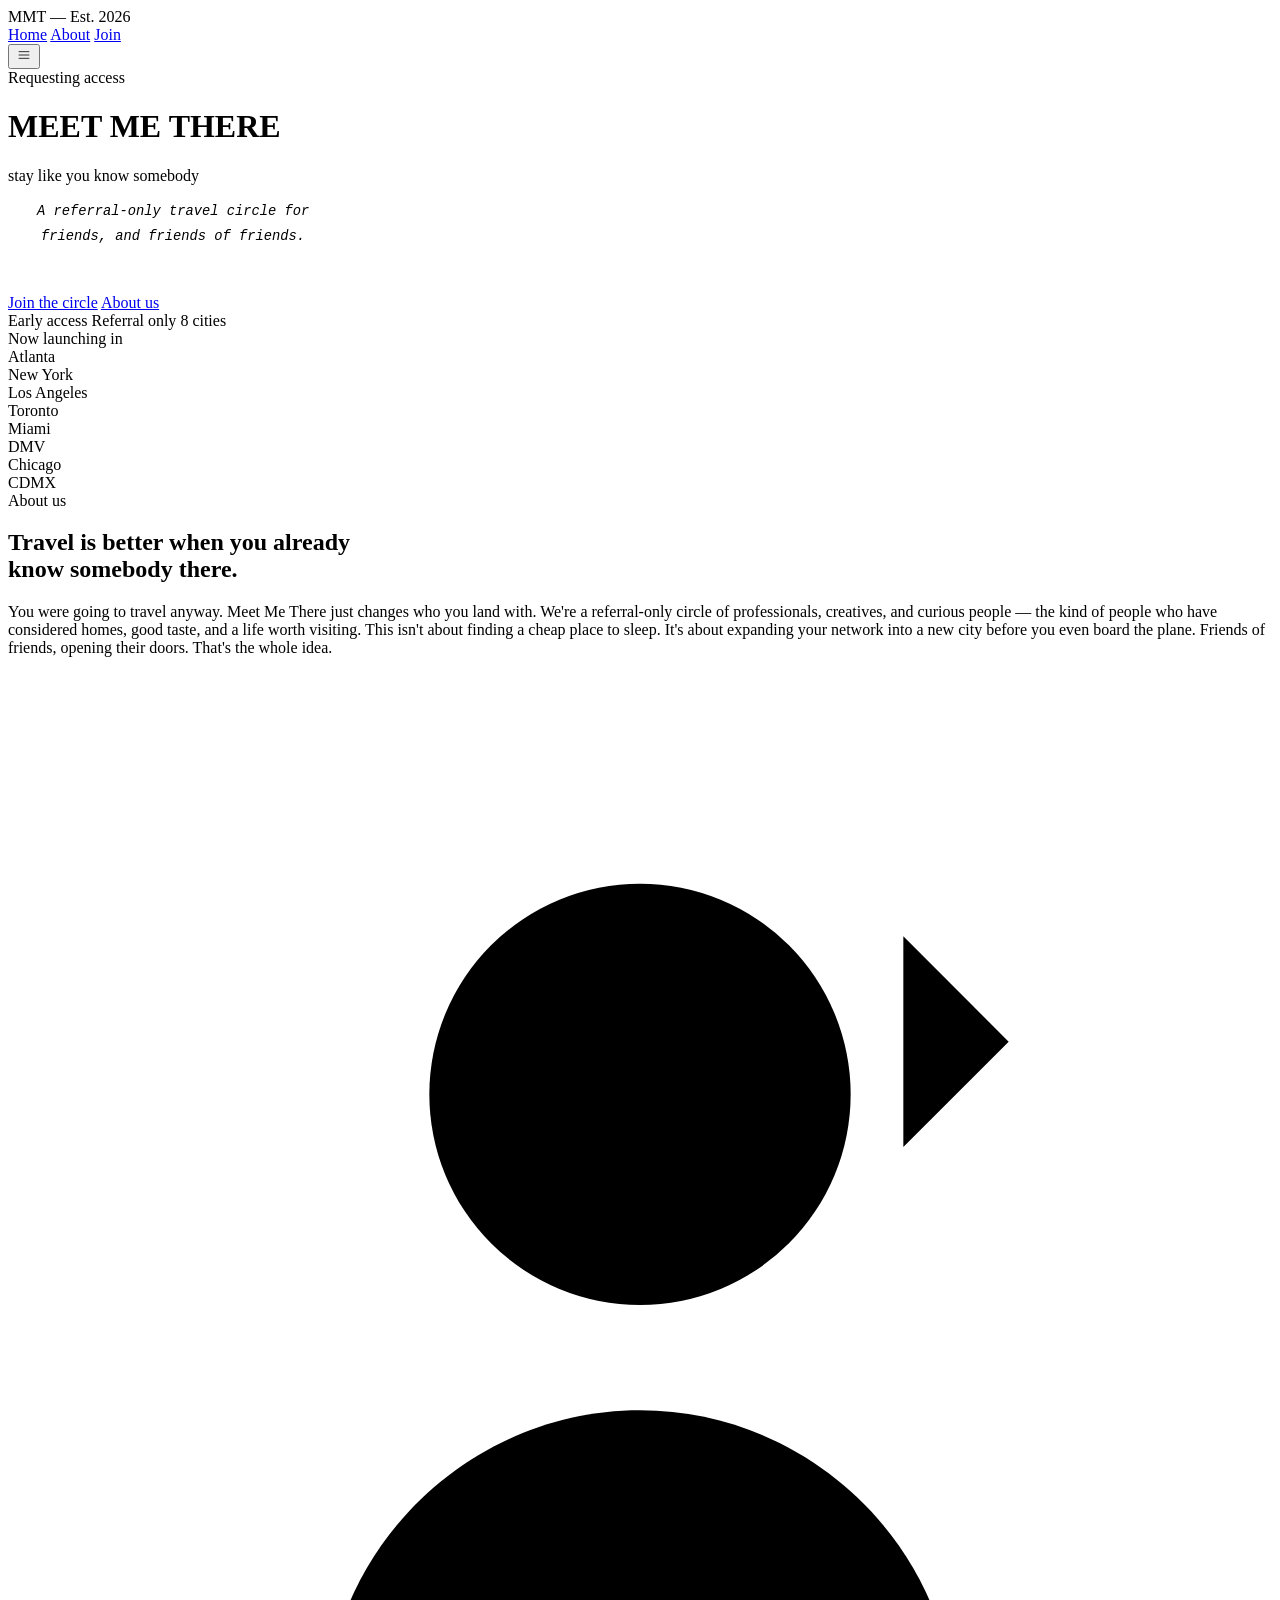
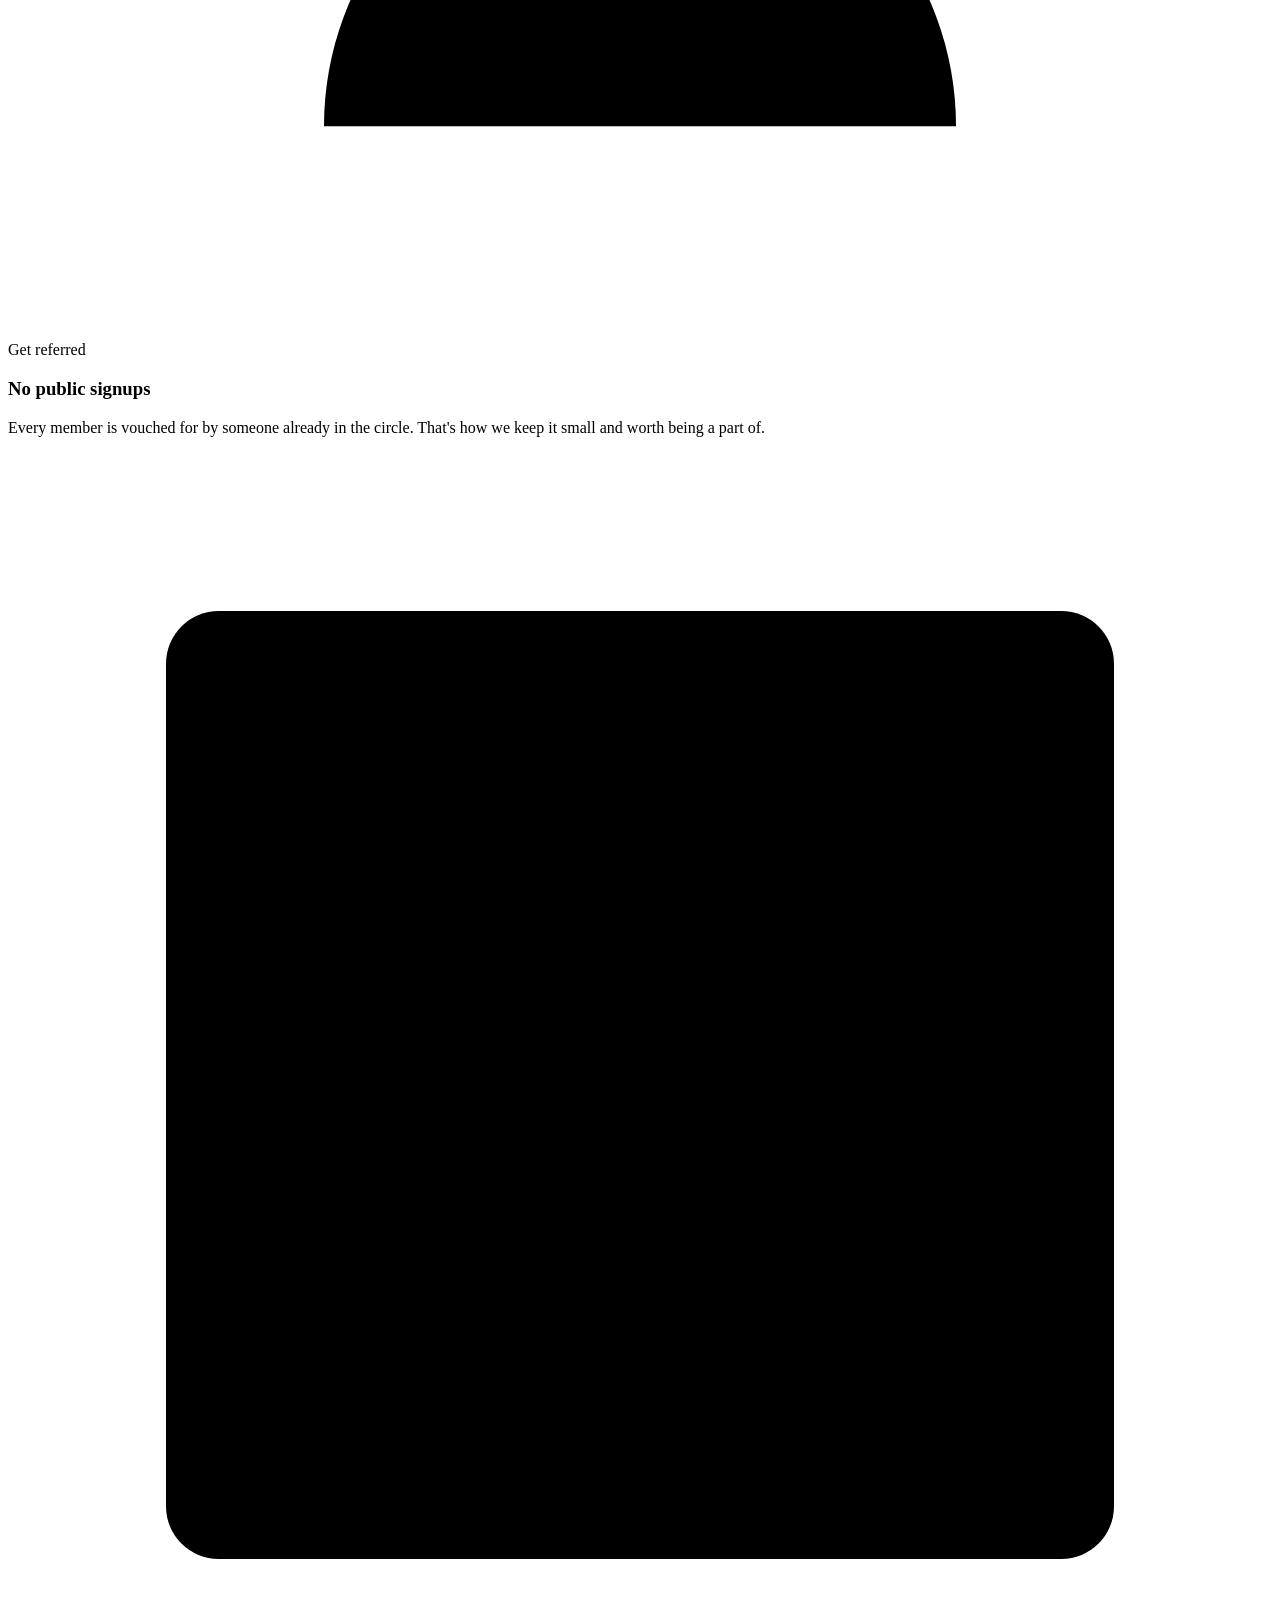
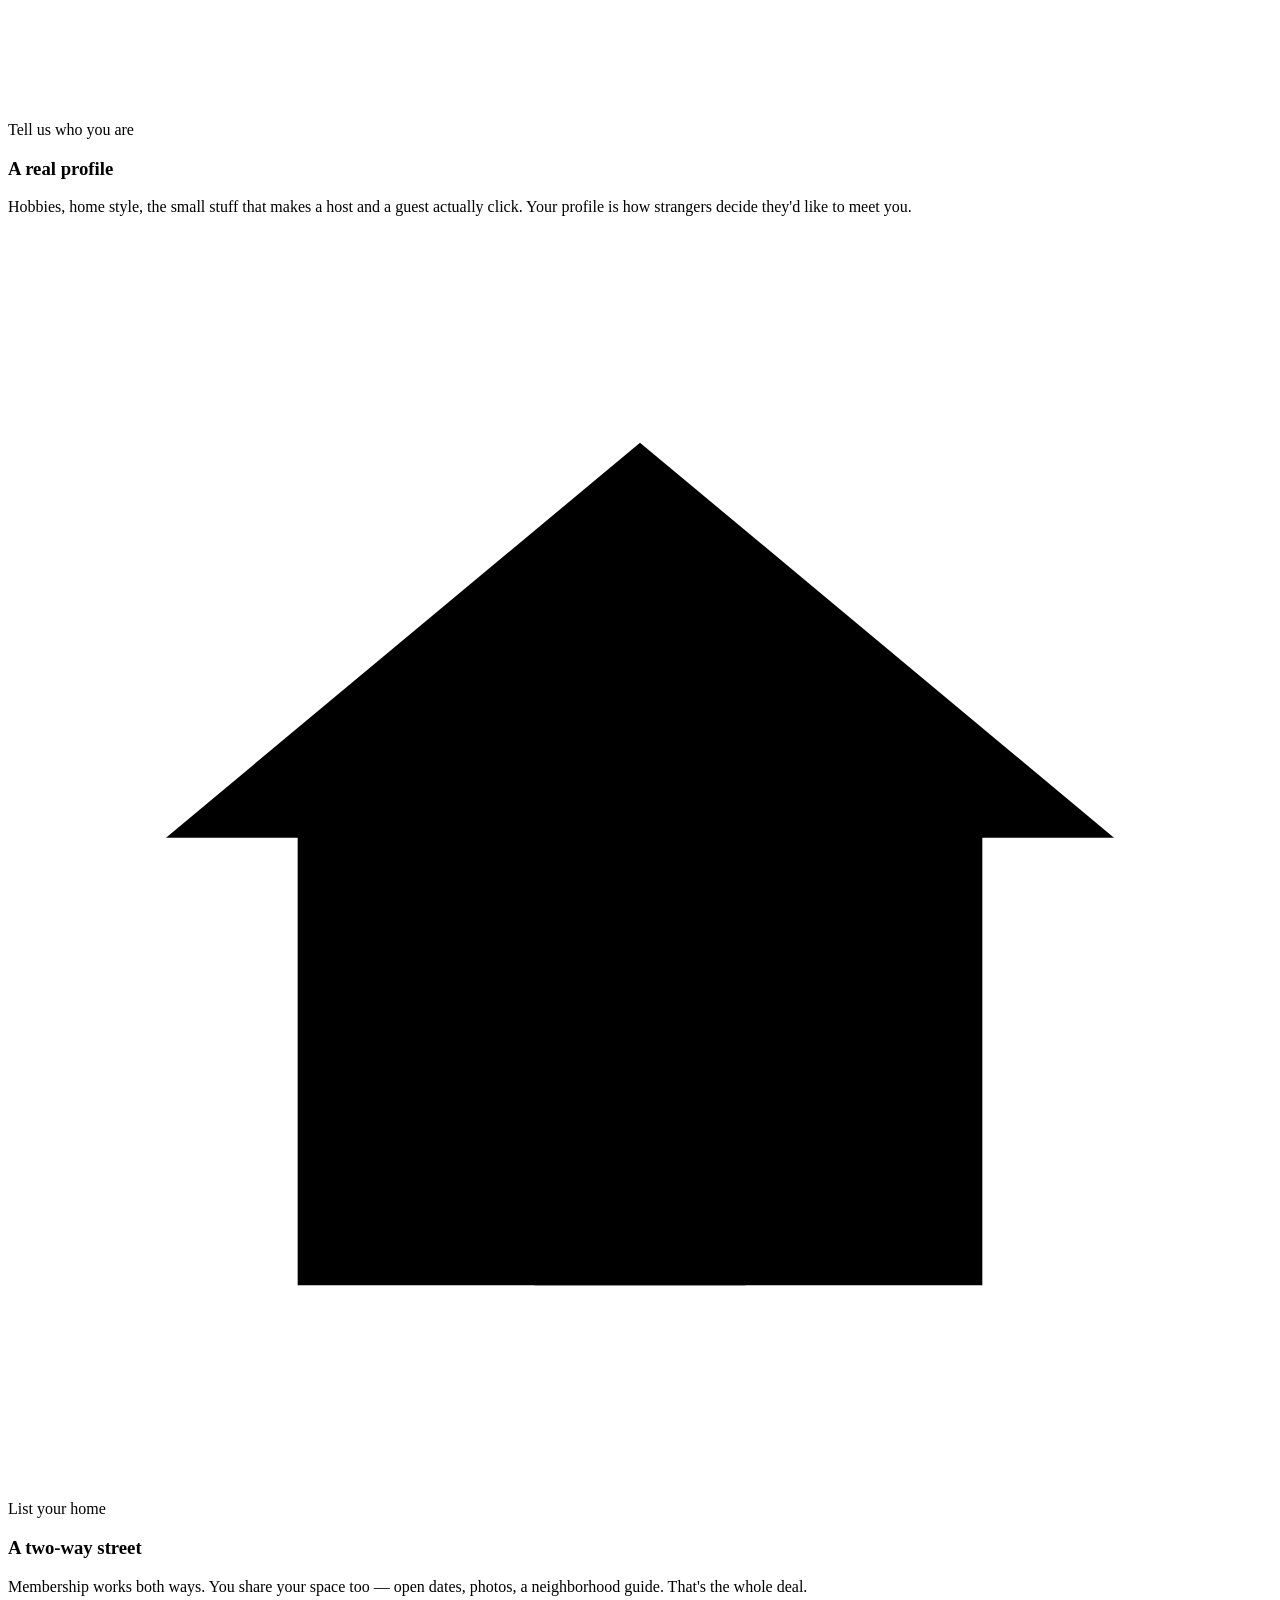
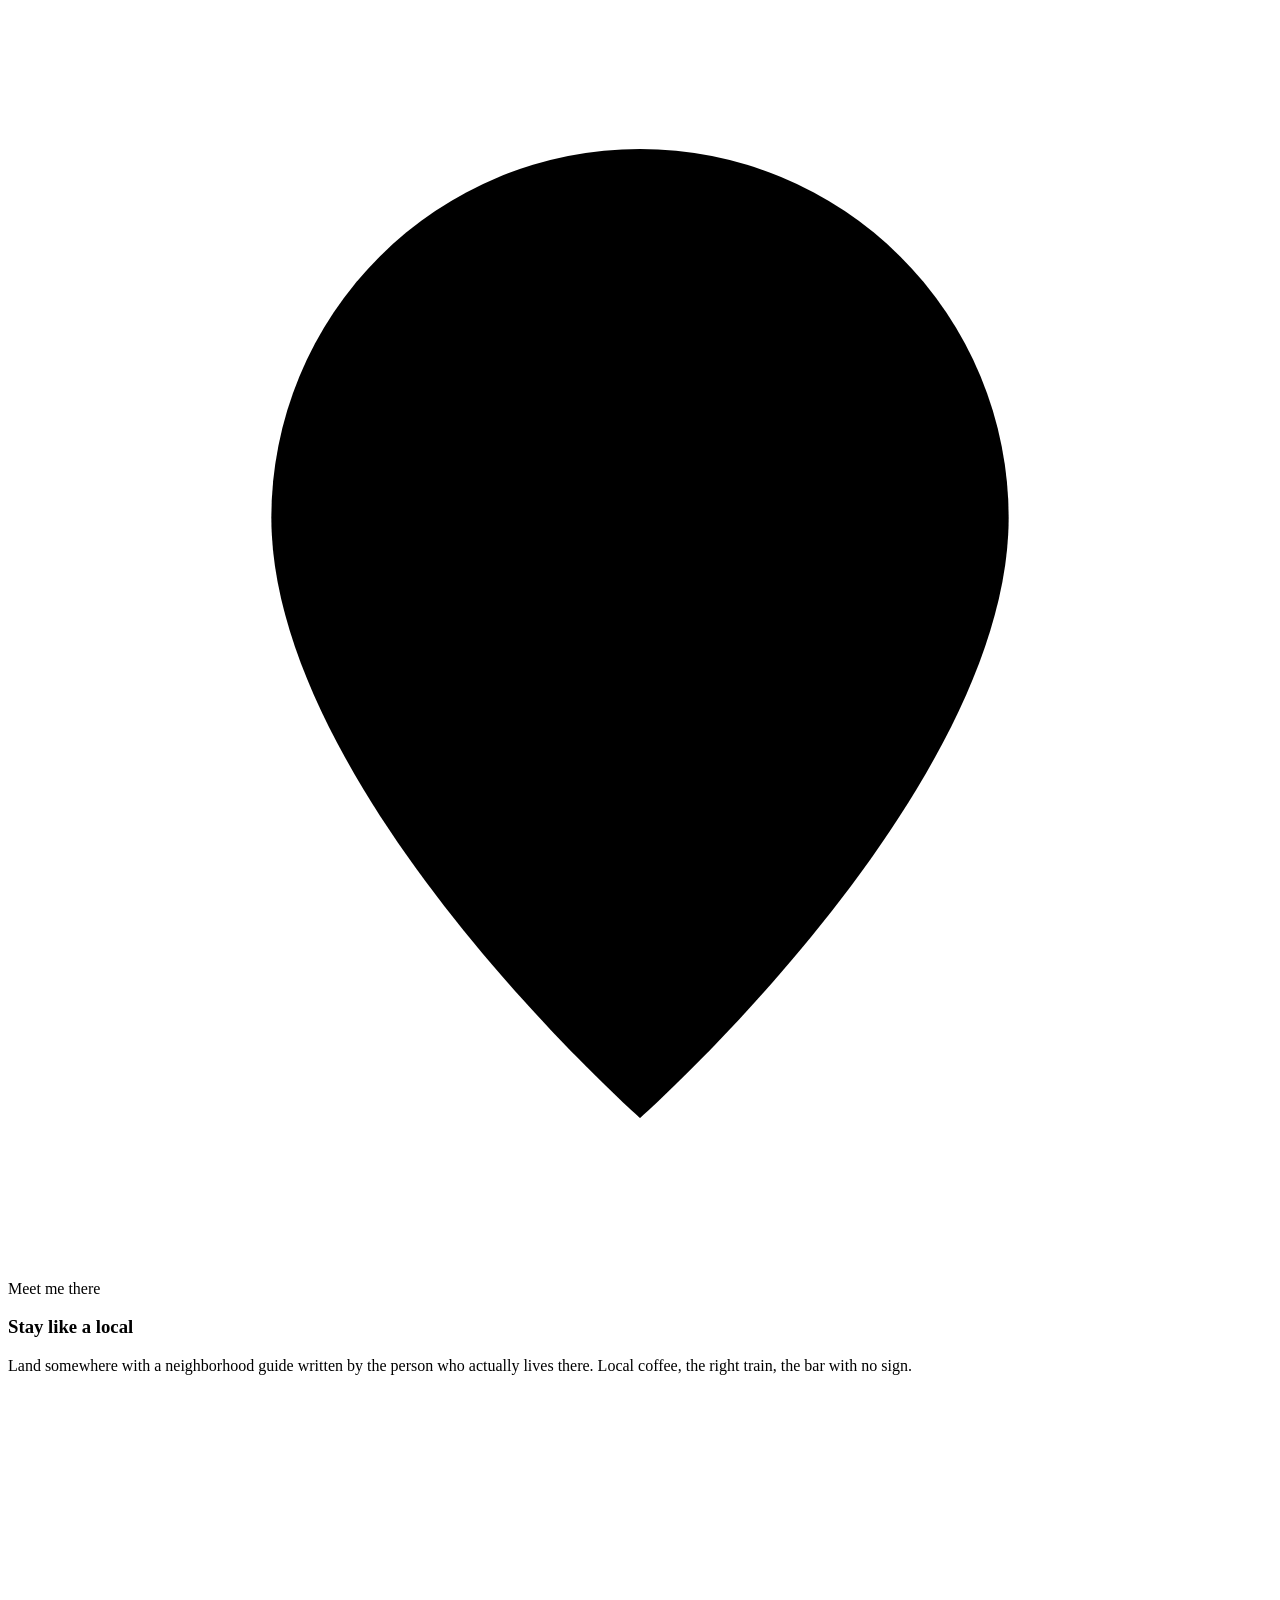
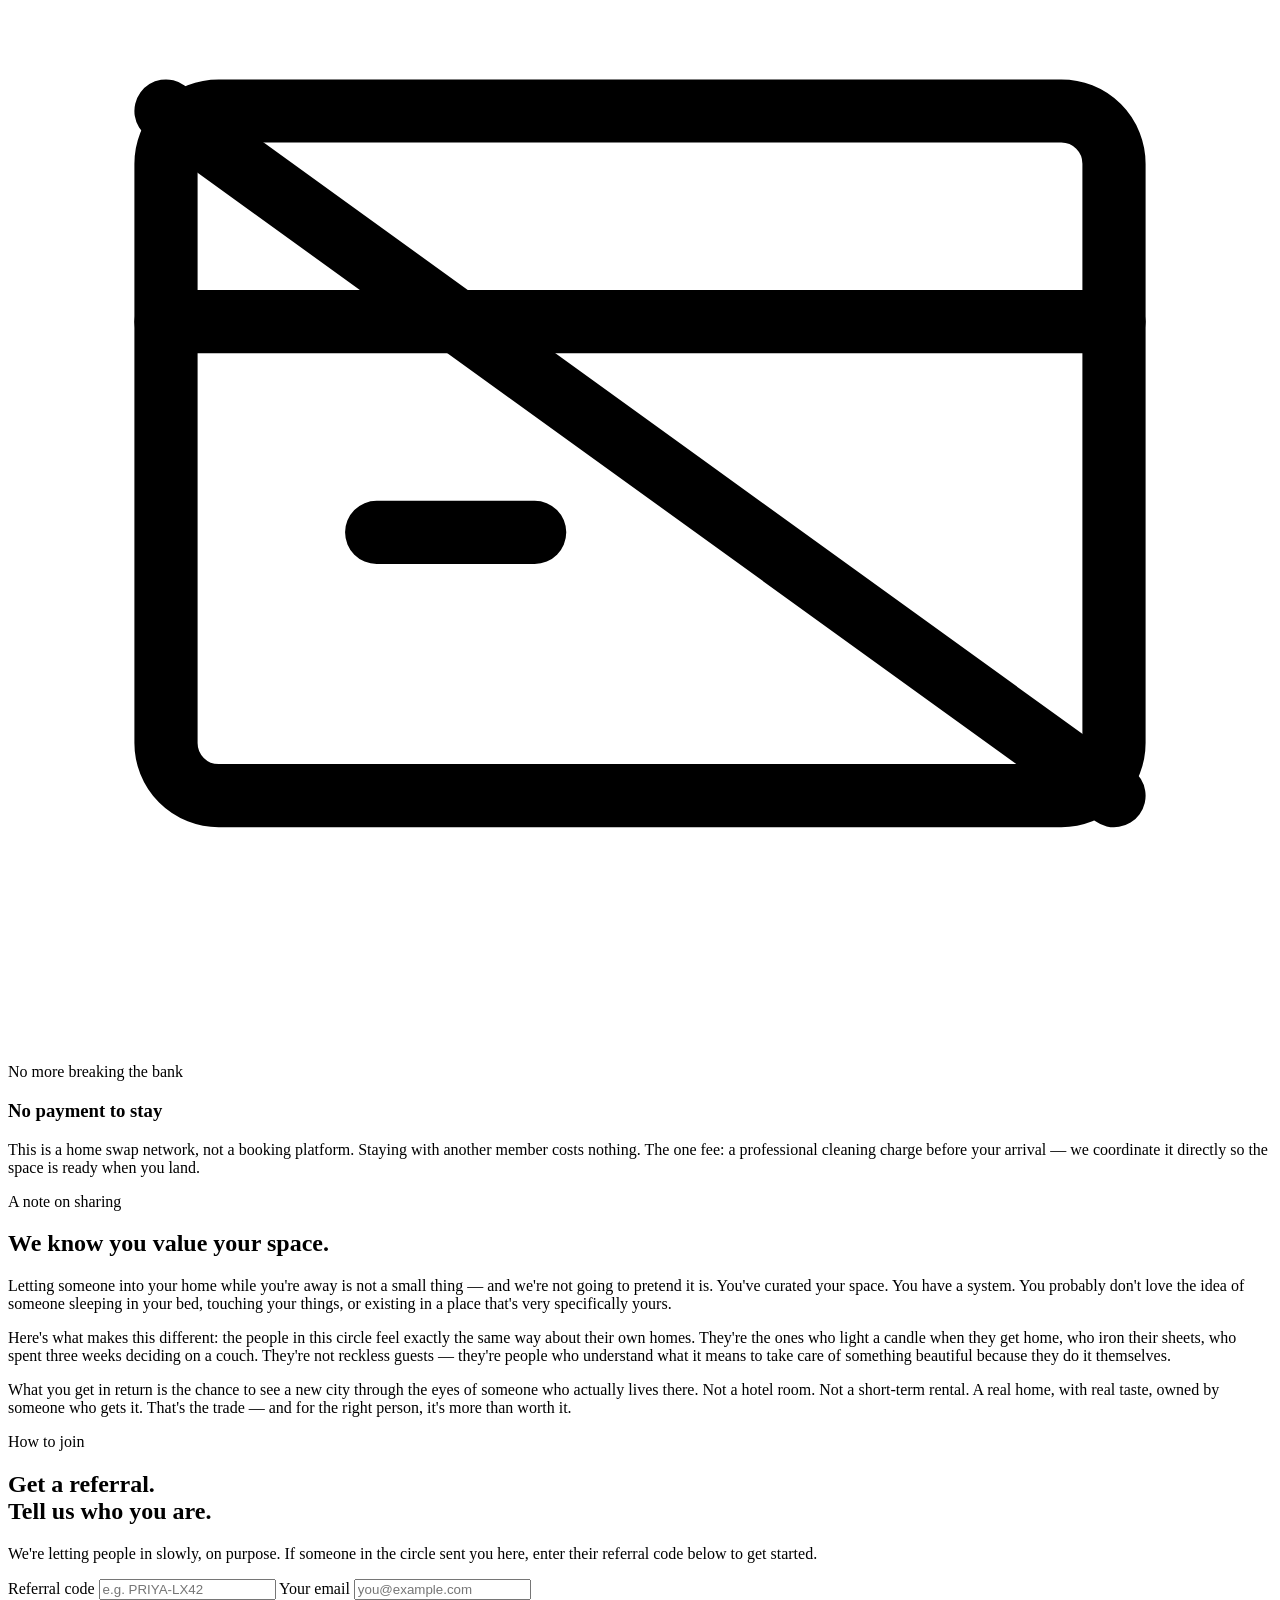
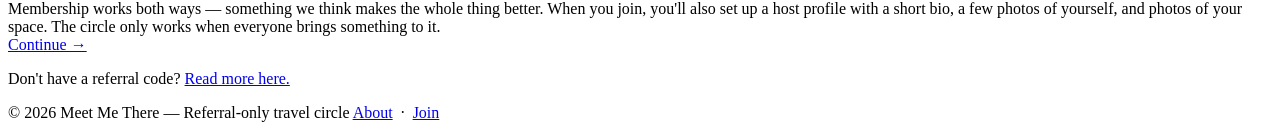
==== index.html @ 0a9d2337 "Add files via upload" ====
<!DOCTYPE html>
<html lang="en">
<head>
<meta charset="UTF-8">
<meta name="viewport" content="width=device-width, initial-scale=1.0">
<title>Meet Me There — A travel circle, by referral only</title>
<link rel="stylesheet" href="css/splash.css">
</head>
<body class="splash">

<div class="blueprint"></div>

<!-- NAV -->
<nav class="splash-nav">
  <span class="splash-logo">MMT — Est. 2026</span>
  <div class="splash-nav-links" id="splash-nav-links">
    <a href="index.html">Home</a>
    <a href="#about">About</a>
    <a href="#join">Join</a>
  </div>
  <button class="splash-mobile-toggle" id="splash-toggle" aria-label="Toggle menu">
    <svg width="16" height="16" viewBox="0 0 24 24" fill="none" stroke="currentColor" stroke-width="1.2"><path d="M4 7h16M4 12h16M4 17h16"/></svg>
  </button>
</nav>

<!-- HERO -->
<header class="hero-centered">
  <div class="eyebrow">Requesting access</div>
  <h1 class="brand-name">MEET ME THERE</h1>
  <span class="script">stay like you know somebody</span>
  <p style="font-family:'Courier Prime',monospace;font-size:0.86rem;color:var(--ivory-mid);max-width:40ch;margin-bottom:44px;line-height:1.85;font-style:italic;text-align:center;">
    A referral-only travel circle for friends, and friends of friends.
  </p>
  <div class="hero-cta-row">
    <a href="signup.html" class="btn btn-primary">Join the circle</a>
    <a href="#about" class="btn">About us</a>
  </div>
  <div class="hero-meta-row">
    <span>Early access</span>
    <span class="sep"></span>
    <span>Referral only</span>
    <span class="sep"></span>
    <span>8 cities</span>
  </div>
</header>

<!-- CITIES — centered, all on one section -->
<section class="cities-section">
  <div class="cities-inner">
    <div class="strip-label">Now launching in</div>
    <div class="city-item"><span class="city-dot"></span>Atlanta</div>
    <div class="city-item"><span class="city-dot"></span>New York</div>
    <div class="city-item"><span class="city-dot"></span>Los Angeles</div>
    <div class="city-item"><span class="city-dot"></span>Toronto</div>
    <div class="city-item"><span class="city-dot"></span>Miami</div>
    <div class="city-item"><span class="city-dot"></span>DMV</div>
    <div class="city-item"><span class="city-dot"></span>Chicago</div>
    <div class="city-item"><span class="city-dot"></span>CDMX</div>
  </div>
</section>

<!-- ABOUT -->
<section class="splash-section" id="about">
  <div class="splash-section-inner">
    <div class="eyebrow">About us</div>
    <h2>Travel is better when you already<br>know somebody there.</h2>
    <p class="body-copy">You were going to travel anyway. Meet Me There just changes who you land with. We're a referral-only circle of professionals, creatives, and curious people — the kind of people who have considered homes, good taste, and a life worth visiting. This isn't about finding a cheap place to sleep. It's about expanding your network into a new city before you even board the plane. Friends of friends, opening their doors. That's the whole idea.</p>

    <!-- 5-cell grid: 2x2 + full-width bottom -->
    <div class="about-grid about-grid-wrap">

      <div class="about-cell">
        <svg class="cell-icon" viewBox="0 0 24 24">
          <circle cx="12" cy="8" r="4"/>
          <path d="M6 20c0-3.3 2.7-6 6-6s6 2.7 6 6"/>
          <path d="M17 5l2 2-2 2M19 7h-4"/>
        </svg>
        <span class="cell-tag">Get referred</span>
        <h3>No public signups</h3>
        <p>Every member is vouched for by someone already in the circle. That's how we keep it small and worth being a part of.</p>
      </div>

      <div class="about-cell">
        <svg class="cell-icon" viewBox="0 0 24 24">
          <rect x="3" y="3" width="18" height="18" rx="1"/>
          <path d="M7 8h10M7 12h7M7 16h5"/>
        </svg>
        <span class="cell-tag">Tell us who you are</span>
        <h3>A real profile</h3>
        <p>Hobbies, home style, the small stuff that makes a host and a guest actually click. Your profile is how strangers decide they'd like to meet you.</p>
      </div>

      <div class="about-cell">
        <svg class="cell-icon" viewBox="0 0 24 24">
          <path d="M3 11.5L12 4l9 7.5"/>
          <path d="M5.5 9.5V20h13V9.5"/>
          <path d="M10 20v-6h4v6"/>
          <path d="M14 14h3M14 11h3"/>
        </svg>
        <span class="cell-tag">List your home</span>
        <h3>A two-way street</h3>
        <p>Membership works both ways. You share your space too — open dates, photos, a neighborhood guide. That's the whole deal.</p>
      </div>

      <div class="about-cell">
        <svg class="cell-icon" viewBox="0 0 24 24">
          <path d="M12 21s-7-6.2-7-11.4A7 7 0 0 1 19 9.6C19 14.8 12 21 12 21z"/>
          <circle cx="12" cy="10" r="2.5"/>
        </svg>
        <span class="cell-tag">Meet me there</span>
        <h3>Stay like a local</h3>
        <p>Land somewhere with a neighborhood guide written by the person who actually lives there. Local coffee, the right train, the bar with no sign.</p>
      </div>

      <!-- No payment — 5th cell, full width -->
      <div class="about-cell" style="grid-column: 1 / -1; flex-direction: row; align-items: flex-start; gap: 22px;">
        <svg class="cell-icon" viewBox="0 0 24 24" fill="none" stroke="currentColor" stroke-width="1.2" stroke-linecap="round" style="flex-shrink:0;margin-top:4px;">
          <rect x="3" y="6" width="18" height="13" rx="1"/>
          <path d="M3 10h18M7 14h3"/>
          <line x1="3" y1="6" x2="21" y2="19"/>
        </svg>
        <div>
          <span class="cell-tag">No more breaking the bank</span>
          <h3>No payment to stay</h3>
          <p>This is a home swap network, not a booking platform. Staying with another member costs nothing. The one fee: a professional cleaning charge before your arrival — we coordinate it directly so the space is ready when you land.</p>
        </div>
      </div>

    </div>
  </div>
</section>


<!-- WE KNOW YOU VALUE YOUR SPACE -->
<section class="splash-section" id="your-space">
  <div class="splash-section-inner">
    <div class="eyebrow">A note on sharing</div>
    <h2>We know you value your space.</h2>
    <p class="body-copy">Letting someone into your home while you're away is not a small thing — and we're not going to pretend it is. You've curated your space. You have a system. You probably don't love the idea of someone sleeping in your bed, touching your things, or existing in a place that's very specifically yours.</p>
    <p class="body-copy" style="margin-top:16px;">Here's what makes this different: the people in this circle feel exactly the same way about their own homes. They're the ones who light a candle when they get home, who iron their sheets, who spent three weeks deciding on a couch. They're not reckless guests — they're people who understand what it means to take care of something beautiful because they do it themselves.</p>
    <p class="body-copy" style="margin-top:16px;">What you get in return is the chance to see a new city through the eyes of someone who actually lives there. Not a hotel room. Not a short-term rental. A real home, with real taste, owned by someone who gets it. That's the trade — and for the right person, it's more than worth it.</p>
  </div>
</section>

<!-- JOIN -->
<section class="splash-section" id="join">
  <div class="splash-section-inner">
    <div class="eyebrow">How to join</div>
    <h2>Get a referral.<br>Tell us who you are.</h2>
    <p class="body-copy">We're letting people in slowly, on purpose. If someone in the circle sent you here, enter their referral code below to get started.</p>

    <div class="join-card">
      <label class="join-label" for="join-code">Referral code</label>
      <input class="join-input" id="join-code" type="text" placeholder="e.g. PRIYA-LX42">
      <label class="join-label" for="join-email">Your email</label>
      <input class="join-input" id="join-email" type="email" placeholder="you@example.com">
      <div class="join-note">
        Membership works both ways — something we think makes the whole thing better. When you join, you'll also set up a host profile with a short bio, a few photos of yourself, and photos of your space. The circle only works when everyone brings something to it.
      </div>
      <a href="signup.html" class="btn btn-primary" style="margin-top:20px;">Continue →</a>
      <p class="no-code-line">Don't have a referral code? <a href="no-referral.html">Read more here.</a></p>
    </div>
  </div>
</section>

<footer class="splash-footer">
  <span>© 2026 Meet Me There — Referral-only travel circle</span>
  <span><a href="#about">About</a> &nbsp;·&nbsp; <a href="#join">Join</a></span>
</footer>

<script>
  const toggle = document.getElementById('splash-toggle');
  const links = document.getElementById('splash-nav-links');
  toggle.addEventListener('click', () => links.classList.toggle('open'));
</script>
</body>
</html>
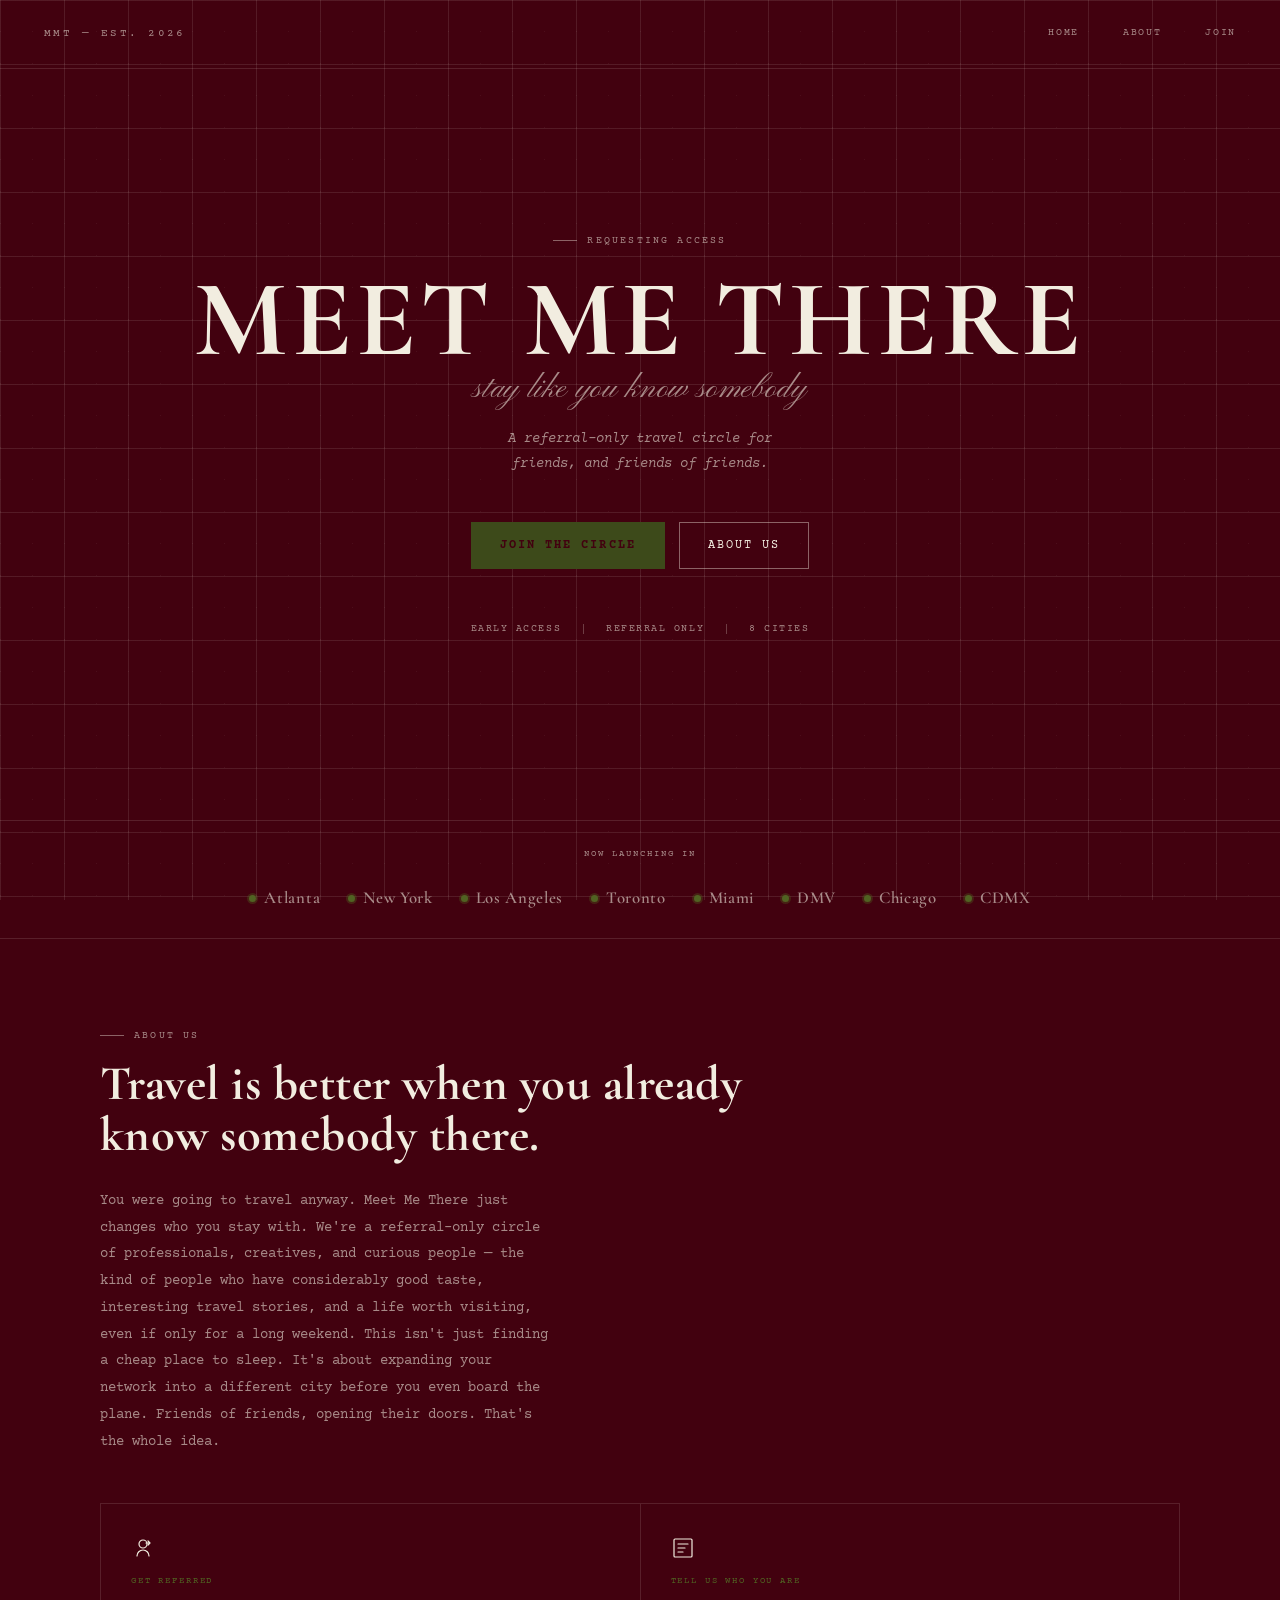
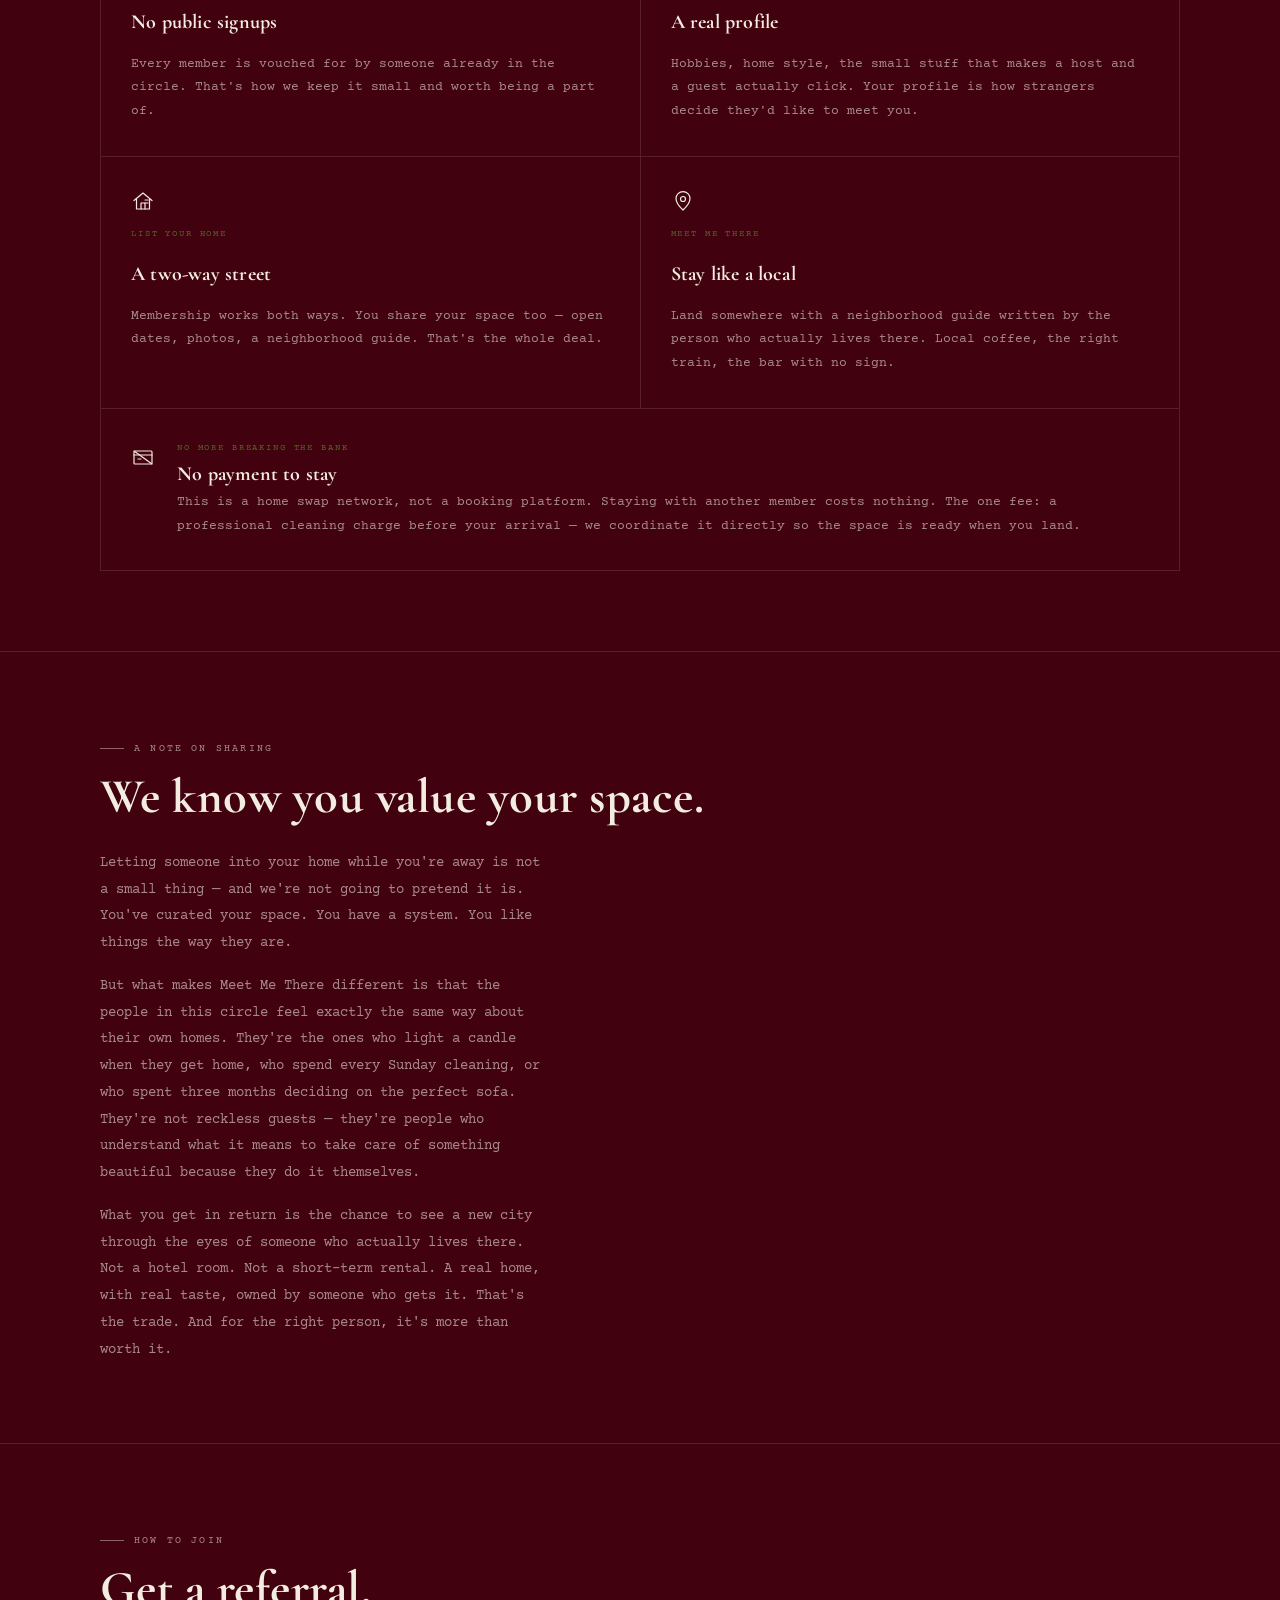
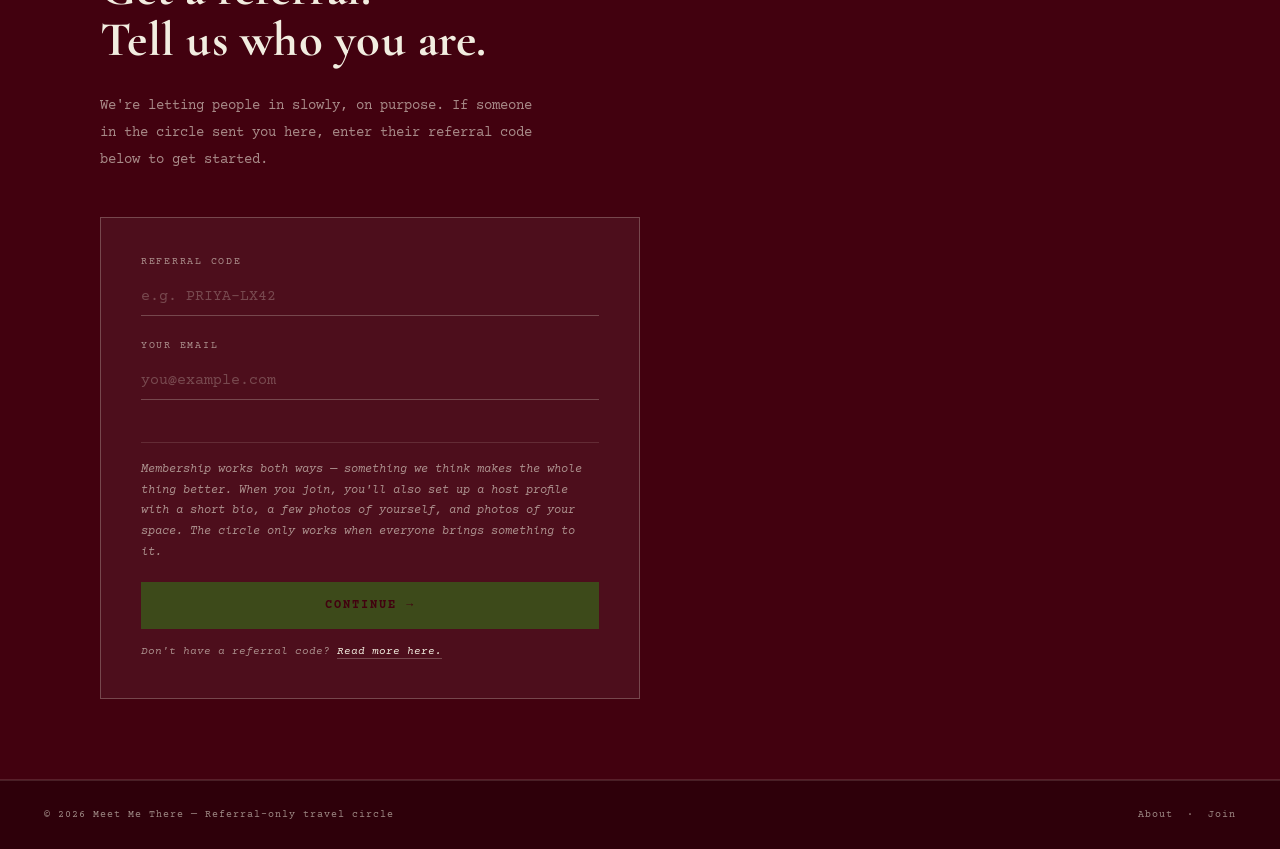
==== commit 34a01b97: "Add files via upload" ====
--- a/index.html
+++ b/index.html
@@ -64,7 +64,7 @@
   <div class="splash-section-inner">
     <div class="eyebrow">About us</div>
     <h2>Travel is better when you already<br>know somebody there.</h2>
-    <p class="body-copy">You were going to travel anyway. Meet Me There just changes who you land with. We're a referral-only circle of professionals, creatives, and curious people — the kind of people who have considered homes, good taste, and a life worth visiting. This isn't about finding a cheap place to sleep. It's about expanding your network into a new city before you even board the plane. Friends of friends, opening their doors. That's the whole idea.</p>
+    <p class="body-copy">You were going to travel anyway. Meet Me There just changes who you stay with. We're a referral-only circle of professionals, creatives, and curious people — the kind of people who have considerably good taste, interesting travel stories, and a life worth visiting, even if only for a long weekend. This isn't just finding a cheap place to sleep. It's about expanding your network into a different city before you even board the plane. Friends of friends, opening their doors. That's the whole idea.</p>
 
     <!-- 5-cell grid: 2x2 + full-width bottom -->
     <div class="about-grid about-grid-wrap">
@@ -136,9 +136,9 @@
   <div class="splash-section-inner">
     <div class="eyebrow">A note on sharing</div>
     <h2>We know you value your space.</h2>
-    <p class="body-copy">Letting someone into your home while you're away is not a small thing — and we're not going to pretend it is. You've curated your space. You have a system. You probably don't love the idea of someone sleeping in your bed, touching your things, or existing in a place that's very specifically yours.</p>
-    <p class="body-copy" style="margin-top:16px;">Here's what makes this different: the people in this circle feel exactly the same way about their own homes. They're the ones who light a candle when they get home, who iron their sheets, who spent three weeks deciding on a couch. They're not reckless guests — they're people who understand what it means to take care of something beautiful because they do it themselves.</p>
-    <p class="body-copy" style="margin-top:16px;">What you get in return is the chance to see a new city through the eyes of someone who actually lives there. Not a hotel room. Not a short-term rental. A real home, with real taste, owned by someone who gets it. That's the trade — and for the right person, it's more than worth it.</p>
+    <p class="body-copy">Letting someone into your home while you're away is not a small thing — and we're not going to pretend it is. You've curated your space. You have a system. You like things the way they are.</p>
+    <p class="body-copy" style="margin-top:16px;">But what makes Meet Me There different is that the people in this circle feel exactly the same way about their own homes. They're the ones who light a candle when they get home, who spend every Sunday cleaning, or who spent three months deciding on the perfect sofa. They're not reckless guests — they're people who understand what it means to take care of something beautiful because they do it themselves.</p>
+    <p class="body-copy" style="margin-top:16px;">What you get in return is the chance to see a new city through the eyes of someone who actually lives there. Not a hotel room. Not a short-term rental. A real home, with real taste, owned by someone who gets it. That's the trade. And for the right person, it's more than worth it.</p>
   </div>
 </section>
 
--- a/css/splash.css
+++ b/css/splash.css
@@ -0,0 +1,610 @@
+/* ============================================
+   MEET ME THERE — v5
+   Cormorant Garamond · Courier Prime · Pinyon Script
+   Oxblood · Olive · Ivory
+   ============================================ */
+
+@import url('https://fonts.googleapis.com/css2?family=Cormorant+Garamond:ital,wght@0,600;0,700;1,600;1,700&family=Pinyon+Script&family=Courier+Prime:ital,wght@0,400;0,700;1,400&display=swap');
+
+:root {
+  --ox:          #42010F;
+  --ox-deep:     #2E000A;
+  --ox-mid:      #520115;
+  --olive:       #3D4A1A;
+  --olive-light: #506222;
+  --olive-glow:  rgba(61,74,26,0.55);
+  --ivory:       #F2EDE0;
+  --ivory-mid:   rgba(242,237,224,0.58);
+  --ivory-faint: rgba(242,237,224,0.11);
+  --ivory-ghost: rgba(242,237,224,0.06);
+  --line:        rgba(242,237,224,0.13);
+  --line-mid:    rgba(242,237,224,0.25);
+  --line-bold:   rgba(242,237,224,0.42);
+}
+
+*, *::before, *::after { box-sizing: border-box; margin: 0; padding: 0; }
+html { scroll-behavior: smooth; }
+
+body.splash {
+  background: var(--ox);
+  color: var(--ivory);
+  font-family: 'Courier Prime', 'Courier New', monospace;
+  font-size: 16px;
+  line-height: 1.65;
+  -webkit-font-smoothing: antialiased;
+  overflow-x: hidden;
+  cursor: url("data:image/svg+xml,%3Csvg xmlns='http://www.w3.org/2000/svg' width='22' height='22' viewBox='0 0 22 22'%3E%3Cpath d='M3 11L11 4.5l8 6.5' fill='none' stroke='%23F2EDE0' stroke-width='1' stroke-linecap='round' stroke-linejoin='round'/%3E%3Cpath d='M5.5 10V18h11V10' fill='none' stroke='%23F2EDE0' stroke-width='1' stroke-linecap='round' stroke-linejoin='round'/%3E%3Cpath d='M9 18v-4.5h4V18' fill='none' stroke='%23F2EDE0' stroke-width='1' stroke-linecap='round' stroke-linejoin='round'/%3E%3C/svg%3E") 4 2, auto;
+}
+
+a { color: inherit; text-decoration: none; }
+button { font-family: inherit; cursor: inherit; border: none; }
+img { max-width: 100%; display: block; }
+::selection { background: var(--olive); color: var(--ivory); }
+a:focus-visible, button:focus-visible, input:focus-visible, textarea:focus-visible, select:focus-visible {
+  outline: 1px solid var(--ivory-mid); outline-offset: 3px;
+}
+@media (prefers-reduced-motion: reduce) {
+  * { animation-duration: 0.001ms !important; transition-duration: 0.001ms !important; }
+}
+
+/* ============================================
+   Background grid — fine survey paper
+   ============================================ */
+.blueprint {
+  position: fixed; inset: 0; z-index: 0; pointer-events: none;
+  background-image:
+    linear-gradient(var(--ivory-faint) 1px, transparent 1px),
+    linear-gradient(90deg, var(--ivory-faint) 1px, transparent 1px),
+    linear-gradient(45deg, var(--ivory-ghost) 1px, transparent 1px);
+  background-size: 64px 64px, 64px 64px, 32px 32px;
+}
+
+.coord {
+  position: fixed;
+  font-family: 'Courier Prime', monospace;
+  font-size: 0.57rem; letter-spacing: 0.12em; text-transform: uppercase;
+  color: var(--ivory-mid); z-index: 2; line-height: 1.6;
+}
+.coord.tl { top: 18px; left: 22px; }
+.coord.tr { top: 18px; right: 22px; text-align: right; }
+.coord.bl { bottom: 18px; left: 22px; }
+.coord.br { bottom: 18px; right: 22px; text-align: right; }
+@media (max-width: 700px) { .coord { display: none; } }
+
+/* ============================================
+   Typography
+   ============================================ */
+
+h1, h2, h3, h4 {
+  font-family: 'Cormorant Garamond', serif;
+  font-weight: 700;
+  color: var(--ivory);
+  margin: 0;
+  letter-spacing: 0.01em;
+}
+
+.brand-name {
+  font-family: 'Cormorant Garamond', serif;
+  font-weight: 700;
+  font-size: clamp(3rem, 8.5vw, 7.5rem);
+  letter-spacing: 0.04em;
+  line-height: 0.92;
+  color: var(--ivory);
+}
+@media (max-width: 440px) {
+  .brand-name { font-size: clamp(2.4rem, 10vw, 3.2rem); }
+}
+
+.script {
+  font-family: 'Pinyon Script', cursive;
+  font-size: 2em;
+  color: var(--ivory-mid);
+  line-height: 1;
+  display: block;
+  margin: 4px 0 22px;
+  letter-spacing: 0.02em;
+}
+
+.eyebrow {
+  display: inline-flex;
+  align-items: center;
+  gap: 10px;
+  font-family: 'Courier Prime', monospace;
+  font-size: 0.62rem;
+  letter-spacing: 0.22em;
+  text-transform: uppercase;
+  color: var(--ivory-mid);
+  margin-bottom: 20px;
+}
+.eyebrow::before {
+  content: '';
+  width: 24px; height: 1px;
+  background: var(--line-bold); flex-shrink: 0;
+}
+
+.body-copy {
+  font-family: 'Courier Prime', monospace;
+  font-size: 0.88rem;
+  color: var(--ivory-mid);
+  max-width: 56ch;
+  line-height: 1.9;
+}
+
+/* ============================================
+   Buttons
+   ============================================ */
+.btn {
+  display: inline-flex; align-items: center; gap: 10px;
+  font-family: 'Courier Prime', monospace;
+  font-size: 0.72rem; letter-spacing: 0.18em; text-transform: uppercase;
+  border: 1px solid var(--line-bold);
+  padding: 13px 28px;
+  background: transparent; color: var(--ivory);
+  transition: all 0.2s ease; white-space: nowrap;
+}
+.btn:hover { background: var(--ivory-ghost); border-color: var(--ivory); }
+
+.btn-primary {
+  background: var(--olive);
+  color: var(--ox);
+  border-color: var(--olive);
+  font-weight: 700;
+  color: #42010F;
+}
+.btn-primary:hover { background: var(--olive-light); border-color: var(--olive-light); }
+
+/* ============================================
+   Nav
+   ============================================ */
+.splash-nav {
+  position: relative; z-index: 10;
+  display: flex; align-items: center; justify-content: space-between;
+  padding: 22px 44px;
+  border-bottom: 1px solid var(--line);
+}
+
+.splash-logo {
+  font-family: 'Courier Prime', monospace;
+  font-size: 0.7rem; letter-spacing: 0.22em; text-transform: uppercase;
+  color: var(--ivory-mid);
+}
+
+.splash-nav-links { display: flex; align-items: center; gap: 44px; }
+.splash-nav-links a {
+  font-family: 'Courier Prime', monospace;
+  font-size: 0.65rem; letter-spacing: 0.16em; text-transform: uppercase;
+  color: var(--ivory-mid); transition: color 0.15s;
+  padding: 3px 0; border-bottom: 1px solid transparent;
+}
+.splash-nav-links a:hover { color: var(--ivory); border-bottom-color: var(--line-mid); }
+
+.splash-mobile-toggle {
+  display: none;
+  width: 34px; height: 34px; align-items: center; justify-content: center;
+  border: 1px solid var(--line-mid) !important;
+  background: transparent; color: var(--ivory);
+}
+@media (max-width: 760px) {
+  .splash-nav { padding: 18px 24px; }
+  .splash-nav-links { display: none; }
+  .splash-mobile-toggle { display: flex; }
+  .splash-nav-links.open {
+    display: flex; position: absolute; top: 100%; left: 0; right: 0;
+    flex-direction: column; align-items: flex-start; gap: 0;
+    background: var(--ox-deep); border-bottom: 1px solid var(--line);
+    padding: 8px 24px 20px; z-index: 20;
+  }
+  .splash-nav-links.open a { width: 100%; padding: 14px 0; border-bottom: 1px solid var(--line) !important; }
+}
+
+/* ============================================
+   Hero
+   ============================================ */
+.hero-centered {
+  position: relative; z-index: 5;
+  min-height: calc(100vh - 61px - 88px);
+  display: flex; flex-direction: column;
+  align-items: center; justify-content: center;
+  text-align: center;
+  padding: 60px 28px 80px;
+}
+.hero-centered .eyebrow { justify-content: center; }
+.hero-cta-row {
+  display: flex; align-items: center; gap: 14px;
+  flex-wrap: wrap; justify-content: center;
+  margin-bottom: 52px;
+}
+.hero-meta-row {
+  display: flex; align-items: center; gap: 22px;
+  font-family: 'Courier Prime', monospace;
+  font-size: 0.6rem; letter-spacing: 0.16em; text-transform: uppercase;
+  color: var(--ivory-mid);
+}
+.hero-meta-row .sep { width: 1px; height: 10px; background: var(--line-mid); }
+
+/* ============================================
+   Cities — horizontal, centered, olive dots
+   ============================================ */
+.cities-section {
+  position: relative; z-index: 5;
+  border-top: 1px solid var(--line);
+  border-bottom: 1px solid var(--line);
+  padding: 26px 44px;
+}
+.cities-inner {
+  display: flex;
+  flex-wrap: wrap;
+  align-items: center;
+  justify-content: center;
+  gap: 10px 28px;
+  max-width: 900px;
+  margin: 0 auto;
+}
+.strip-label {
+  font-family: 'Courier Prime', monospace;
+  font-size: 0.58rem; letter-spacing: 0.22em; text-transform: uppercase;
+  color: var(--ivory-mid); width: 100%; text-align: center;
+  margin-bottom: 12px;
+}
+.city-item {
+  display: flex; align-items: center; gap: 8px;
+  font-family: 'Cormorant Garamond', serif;
+  font-size: 1.05rem; font-weight: 600;
+  color: var(--ivory-mid); letter-spacing: 0.04em;
+}
+.city-dot {
+  width: 7px; height: 7px; border-radius: 50%;
+  background: var(--olive-light);
+  box-shadow: 0 0 0 2px rgba(80,98,34,0.35);
+  animation: citypulse 2.8s ease-in-out infinite;
+  flex-shrink: 0;
+}
+.city-item:nth-child(2) .city-dot { animation-delay: 0.4s; }
+.city-item:nth-child(3) .city-dot { animation-delay: 0.8s; }
+.city-item:nth-child(4) .city-dot { animation-delay: 1.2s; }
+.city-item:nth-child(5) .city-dot { animation-delay: 1.6s; }
+.city-item:nth-child(6) .city-dot { animation-delay: 2.0s; }
+.city-item:nth-child(7) .city-dot { animation-delay: 2.4s; }
+.city-item:nth-child(8) .city-dot { animation-delay: 2.8s; }
+@keyframes citypulse {
+  0%, 100% { box-shadow: 0 0 0 2px rgba(80,98,34,0.35); }
+  50%       { box-shadow: 0 0 0 5px rgba(80,98,34,0.12); }
+}
+@media (max-width: 760px) { .cities-section { padding: 20px 24px; } }
+
+/* ============================================
+   Sections
+   ============================================ */
+.splash-section {
+  position: relative; z-index: 5;
+  padding: 80px 44px;
+  border-bottom: 1px solid var(--line);
+}
+.splash-section-inner { max-width: 1080px; margin: 0 auto; }
+.splash-section .eyebrow { margin-bottom: 14px; }
+.splash-section h2 {
+  font-size: clamp(2rem, 3.8vw, 3.2rem);
+  line-height: 1.05; margin-bottom: 28px;
+}
+@media (max-width: 760px) { .splash-section { padding: 60px 24px; } }
+
+/* 2×2 grid for About Us */
+.about-grid {
+  display: grid;
+  grid-template-columns: 1fr 1fr;
+  border-top: 1px solid var(--line);
+  border-left: 1px solid var(--line);
+  margin-top: 48px;
+}
+.about-cell {
+  padding: 32px 30px;
+  border-right: 1px solid var(--line);
+  border-bottom: 1px solid var(--line);
+  display: flex;
+  flex-direction: column;
+  gap: 14px;
+}
+.about-cell .cell-icon {
+  width: 24px; height: 24px;
+  color: var(--ivory);
+  stroke: currentColor;
+  fill: none;
+  stroke-width: 1.2;
+  stroke-linecap: round;
+  stroke-linejoin: round;
+  flex-shrink: 0;
+}
+.about-cell h3 {
+  font-family: 'Cormorant Garamond', serif;
+  font-size: 1.25rem; font-weight: 700;
+  color: var(--ivory);
+}
+.about-cell p {
+  font-family: 'Courier Prime', monospace;
+  font-size: 0.82rem; color: var(--ivory-mid); line-height: 1.8;
+}
+@media (max-width: 640px) { .about-grid { grid-template-columns: 1fr; } }
+
+/* No payment box */
+.no-payment-box {
+  margin-top: 40px;
+  border: 1px solid var(--line-mid);
+  padding: 28px 32px;
+  display: flex; align-items: flex-start; gap: 22px;
+  background: var(--ivory-ghost);
+}
+.no-payment-box .overline {
+  font-family: 'Courier Prime', monospace;
+  font-size: 0.58rem; letter-spacing: 0.2em; text-transform: uppercase;
+  color: var(--olive-light); display: block; margin-bottom: 6px;
+}
+.np-icon { width: 22px; height: 22px; color: var(--ivory-mid); flex-shrink: 0; margin-top: 18px; }
+.np-title { font-family: 'Cormorant Garamond', serif; font-size: 1.2rem; font-weight: 700; color: var(--ivory); margin-bottom: 6px; }
+.np-copy { font-family: 'Courier Prime', monospace; font-size: 0.82rem; color: var(--ivory-mid); line-height: 1.8; }
+
+/* ============================================
+   Join section
+   ============================================ */
+.join-card {
+  margin-top: 44px;
+  border: 1px solid var(--line-mid);
+  padding: 36px 40px;
+  max-width: 540px;
+  background: var(--ivory-ghost);
+}
+.join-label {
+  display: block; font-family: 'Courier Prime', monospace;
+  font-size: 0.6rem; letter-spacing: 0.18em; text-transform: uppercase;
+  color: var(--ivory-mid); margin-bottom: 8px;
+}
+.join-input {
+  width: 100%; background: transparent;
+  border: none; border-bottom: 1px solid var(--line-mid);
+  color: var(--ivory); padding: 10px 0;
+  font-family: 'Courier Prime', monospace; font-size: 0.92rem;
+  margin-bottom: 22px; transition: border-color 0.15s;
+}
+.join-input:focus { outline: none; border-bottom-color: var(--ivory); }
+.join-input::placeholder { color: var(--ivory-mid); opacity: 0.45; }
+
+.join-note {
+  border-top: 1px solid var(--line); margin-top: 20px; padding-top: 16px;
+  font-family: 'Courier Prime', monospace; font-size: 0.76rem;
+  color: var(--ivory-mid); line-height: 1.7; font-style: italic;
+}
+.join-note strong { color: var(--ivory); font-style: normal; }
+
+.join-card .btn { width: 100%; justify-content: center; margin-top: 8px; }
+.no-code-line {
+  margin-top: 14px; font-family: 'Courier Prime', monospace;
+  font-size: 0.7rem; color: var(--ivory-mid); font-style: italic;
+}
+.no-code-line a {
+  color: var(--ivory); border-bottom: 1px solid var(--line-mid); transition: border-color 0.15s;
+}
+.no-code-line a:hover { border-bottom-color: var(--ivory); }
+
+/* ============================================
+   Footer
+   ============================================ */
+.splash-footer {
+  position: relative; z-index: 5;
+  background: var(--ox-deep); border-top: 1px solid var(--line);
+  padding: 26px 44px;
+  display: flex; align-items: center; justify-content: space-between;
+  font-family: 'Courier Prime', monospace;
+  font-size: 0.62rem; letter-spacing: 0.1em; color: var(--ivory-mid);
+  flex-wrap: wrap; gap: 10px;
+}
+.splash-footer a:hover { color: var(--ivory); }
+@media (max-width: 760px) { .splash-footer { padding: 20px 24px; flex-direction: column; } }
+
+/* ============================================
+   No-referral page
+   ============================================ */
+.noreferral-shell {
+  position: relative; z-index: 5;
+  min-height: calc(100vh - 61px);
+  display: flex; align-items: center; justify-content: center;
+  padding: 60px 28px;
+}
+.noreferral-card {
+  max-width: 500px; width: 100%;
+  border: 1px solid var(--line-mid); padding: 60px 48px;
+  background: var(--ivory-ghost);
+}
+.noreferral-card h1 { font-size: clamp(1.8rem,4vw,2.6rem); margin: 14px 0 18px; }
+.noreferral-card p {
+  font-family: 'Courier Prime', monospace; font-size: 0.86rem;
+  color: var(--ivory-mid); line-height: 1.85; margin-bottom: 10px;
+}
+.noreferral-card .btn { width: 100%; justify-content: center; margin-top: 26px; }
+@media (max-width: 560px) { .noreferral-card { padding: 38px 26px; } }
+
+/* ============================================
+   Signup page
+   ============================================ */
+.signup-shell { position: relative; z-index: 5; padding: 56px 44px 100px; }
+@media (max-width: 760px) { .signup-shell { padding: 36px 24px 80px; } }
+.signup-wrap { max-width: 700px; margin: 0 auto; }
+
+.step-rail {
+  display: flex; border-bottom: 1px solid var(--line); margin-bottom: 40px;
+  overflow-x: auto;
+}
+.step-item {
+  flex: 1; min-width: 80px; padding-bottom: 13px;
+  border-bottom: 1px solid transparent;
+  font-family: 'Courier Prime', monospace;
+  font-size: 0.58rem; letter-spacing: 0.12em; text-transform: uppercase;
+  color: var(--ivory-mid); display: flex; flex-direction: column; gap: 4px;
+}
+.step-num { font-family: 'Cormorant Garamond', serif; font-size: 0.9rem; font-weight: 700; color: var(--line-bold); }
+.step-item.active { color: var(--ivory); border-bottom-color: var(--ivory); }
+.step-item.active .step-num { color: var(--ivory); }
+.step-item.done .step-num { color: var(--olive-light); }
+
+.signup-card {
+  border: 1px solid var(--line-mid); padding: 44px;
+  background: var(--ivory-ghost);
+}
+@media (max-width: 600px) { .signup-card { padding: 26px 20px; } }
+
+.step-panel { display: none; }
+.step-panel.active { display: block; }
+.step-panel[data-panel="done"] { text-align: center; padding: 20px 0; }
+
+.signup-eyebrow {
+  display: block; font-family: 'Courier Prime', monospace;
+  font-size: 0.58rem; letter-spacing: 0.2em; text-transform: uppercase;
+  color: var(--ivory-mid); margin-bottom: 8px;
+}
+.signup-heading {
+  font-family: 'Cormorant Garamond', serif; font-weight: 700;
+  font-size: clamp(1.8rem,4vw,2.6rem); color: var(--ivory); margin-bottom: 8px;
+}
+.signup-sub {
+  font-family: 'Courier Prime', monospace; font-size: 0.82rem;
+  color: var(--ivory-mid); line-height: 1.75; margin-bottom: 26px;
+}
+
+.field-label {
+  display: block; font-family: 'Courier Prime', monospace;
+  font-size: 0.6rem; letter-spacing: 0.16em; text-transform: uppercase;
+  color: var(--ivory-mid); margin-bottom: 8px; margin-top: 22px;
+}
+.field-label:first-of-type { margin-top: 0; }
+.field-note {
+  display: block; font-family: 'Courier Prime', monospace;
+  font-size: 0.66rem; color: var(--ivory-mid); opacity: 0.6;
+  margin-top: 5px; font-style: italic;
+}
+.field-input {
+  width: 100%; background: transparent;
+  border: none; border-bottom: 1px solid var(--line-mid);
+  color: var(--ivory); padding: 10px 0;
+  font-family: 'Courier Prime', monospace; font-size: 0.9rem;
+  resize: vertical; transition: border-color 0.15s;
+}
+.field-input:focus { outline: none; border-bottom-color: var(--ivory); }
+.field-input::placeholder { color: var(--ivory-mid); opacity: 0.45; }
+select.field-input option { background: var(--ox); color: var(--ivory); }
+textarea.field-input { border: 1px solid var(--line-mid); padding: 10px 12px; margin-top: 4px; }
+textarea.field-input:focus { border-color: var(--ivory-mid); }
+
+.field-row-two { display: grid; grid-template-columns: 1fr 1fr; gap: 24px; }
+@media (max-width: 560px) { .field-row-two { grid-template-columns: 1fr; } }
+
+.tag-select { display: flex; flex-wrap: wrap; gap: 8px; margin-top: 4px; }
+.tag-opt {
+  background: transparent; border: 1px solid var(--line);
+  color: var(--ivory-mid); padding: 6px 13px;
+  font-family: 'Courier Prime', monospace; font-size: 0.72rem;
+  transition: all 0.15s;
+}
+.tag-opt:hover, .tag-opt.active {
+  border-color: var(--ivory-mid); color: var(--ivory); background: var(--ivory-ghost);
+}
+
+.tot-row {
+  display: flex; align-items: center; justify-content: space-between;
+  padding: 11px 0; border-bottom: 1px solid var(--line); gap: 14px;
+}
+.tot-row:first-of-type { padding-top: 0; }
+.tot-label { font-family: 'Courier Prime', monospace; font-size: 0.76rem; color: var(--ivory-mid); width: 105px; flex-shrink: 0; }
+.tot-toggle { display: flex; border: 1px solid var(--line); flex: 1; max-width: 280px; }
+.tot-opt {
+  flex: 1; background: transparent; border: none;
+  padding: 8px 10px; font-family: 'Courier Prime', monospace;
+  font-size: 0.72rem; color: var(--ivory-mid); transition: all 0.15s;
+}
+.tot-opt:first-child { border-right: 1px solid var(--line); }
+.tot-opt.active { background: var(--olive); color: var(--ivory); }
+
+.style-grid { display: grid; grid-template-columns: 1fr 1fr; gap: 8px; margin-top: 4px; }
+.style-opt {
+  border: 1px solid var(--line); padding: 13px 15px;
+  display: flex; align-items: center; gap: 10px; cursor: pointer; transition: all 0.15s;
+}
+.style-opt:has(input:checked) { border-color: var(--ivory-mid); background: var(--ivory-ghost); }
+.style-opt input { accent-color: var(--olive-light); }
+.style-name { font-family: 'Courier Prime', monospace; font-size: 0.8rem; color: var(--ivory); }
+@media (max-width: 500px) { .style-grid { grid-template-columns: 1fr; } }
+
+/* Photo upload area */
+.photo-upload-area {
+  border: 1px dashed var(--line-mid);
+  padding: 28px 20px;
+  text-align: center;
+  margin-top: 4px;
+  cursor: pointer;
+  transition: border-color 0.15s;
+}
+.photo-upload-area:hover { border-color: var(--ivory-mid); }
+.photo-upload-area p {
+  font-family: 'Courier Prime', monospace; font-size: 0.76rem;
+  color: var(--ivory-mid); line-height: 1.7;
+}
+.photo-upload-area .upload-count {
+  font-family: 'Cormorant Garamond', serif; font-size: 1.3rem;
+  font-weight: 700; color: var(--olive-light); display: block; margin-bottom: 6px;
+}
+
+.host-note {
+  border: 1px solid var(--line); padding: 16px 20px; margin-top: 24px;
+  font-family: 'Courier Prime', monospace; font-size: 0.76rem;
+  color: var(--ivory-mid); line-height: 1.7; font-style: italic;
+  background: var(--ivory-ghost);
+}
+.host-note strong { color: var(--ivory); font-style: normal; }
+
+.step-nav {
+  display: flex; justify-content: space-between;
+  margin-top: 32px; padding-top: 22px; border-top: 1px solid var(--line);
+}
+
+/* Step tag inside about/feature cells */
+.cell-tag {
+  font-family: "Courier Prime", monospace;
+  font-size: 0.58rem; letter-spacing: 0.2em; text-transform: uppercase;
+  color: var(--olive-light); margin-bottom: 2px; display: block;
+}
+
+/* About grid — 2 col, 5th cell full width */
+.about-grid-wrap .about-cell:last-child {
+  grid-column: 1 / -1;
+  flex-direction: row;
+  align-items: flex-start;
+  gap: 22px;
+}
+.about-grid-wrap .about-cell:last-child .cell-text { flex: 1; }
+.about-grid-wrap .about-cell:last-child .cell-icon { margin-top: 4px; flex-shrink: 0; }
+
+/* Disclaimer checkboxes */
+.disclaimer-box {
+  display: flex;
+  align-items: flex-start;
+  gap: 14px;
+  padding: 16px 0;
+  border-bottom: 1px solid var(--line);
+}
+.disclaimer-box:last-of-type { border-bottom: none; }
+.disclaimer-box input[type="checkbox"] {
+  width: 16px; height: 16px;
+  margin-top: 3px; flex-shrink: 0;
+  accent-color: var(--olive-light);
+  cursor: pointer;
+}
+.disclaimer-box label {
+  font-family: 'Courier Prime', monospace;
+  font-size: 0.78rem; color: var(--ivory-mid);
+  line-height: 1.7; cursor: pointer;
+}
+.disclaimer-box label strong { color: var(--ivory); font-style: normal; }
+
+.disclaimer-section {
+  border: 1px solid var(--line-mid);
+  padding: 20px 22px;
+  margin-top: 24px;
+  background: var(--ivory-ghost);
+}
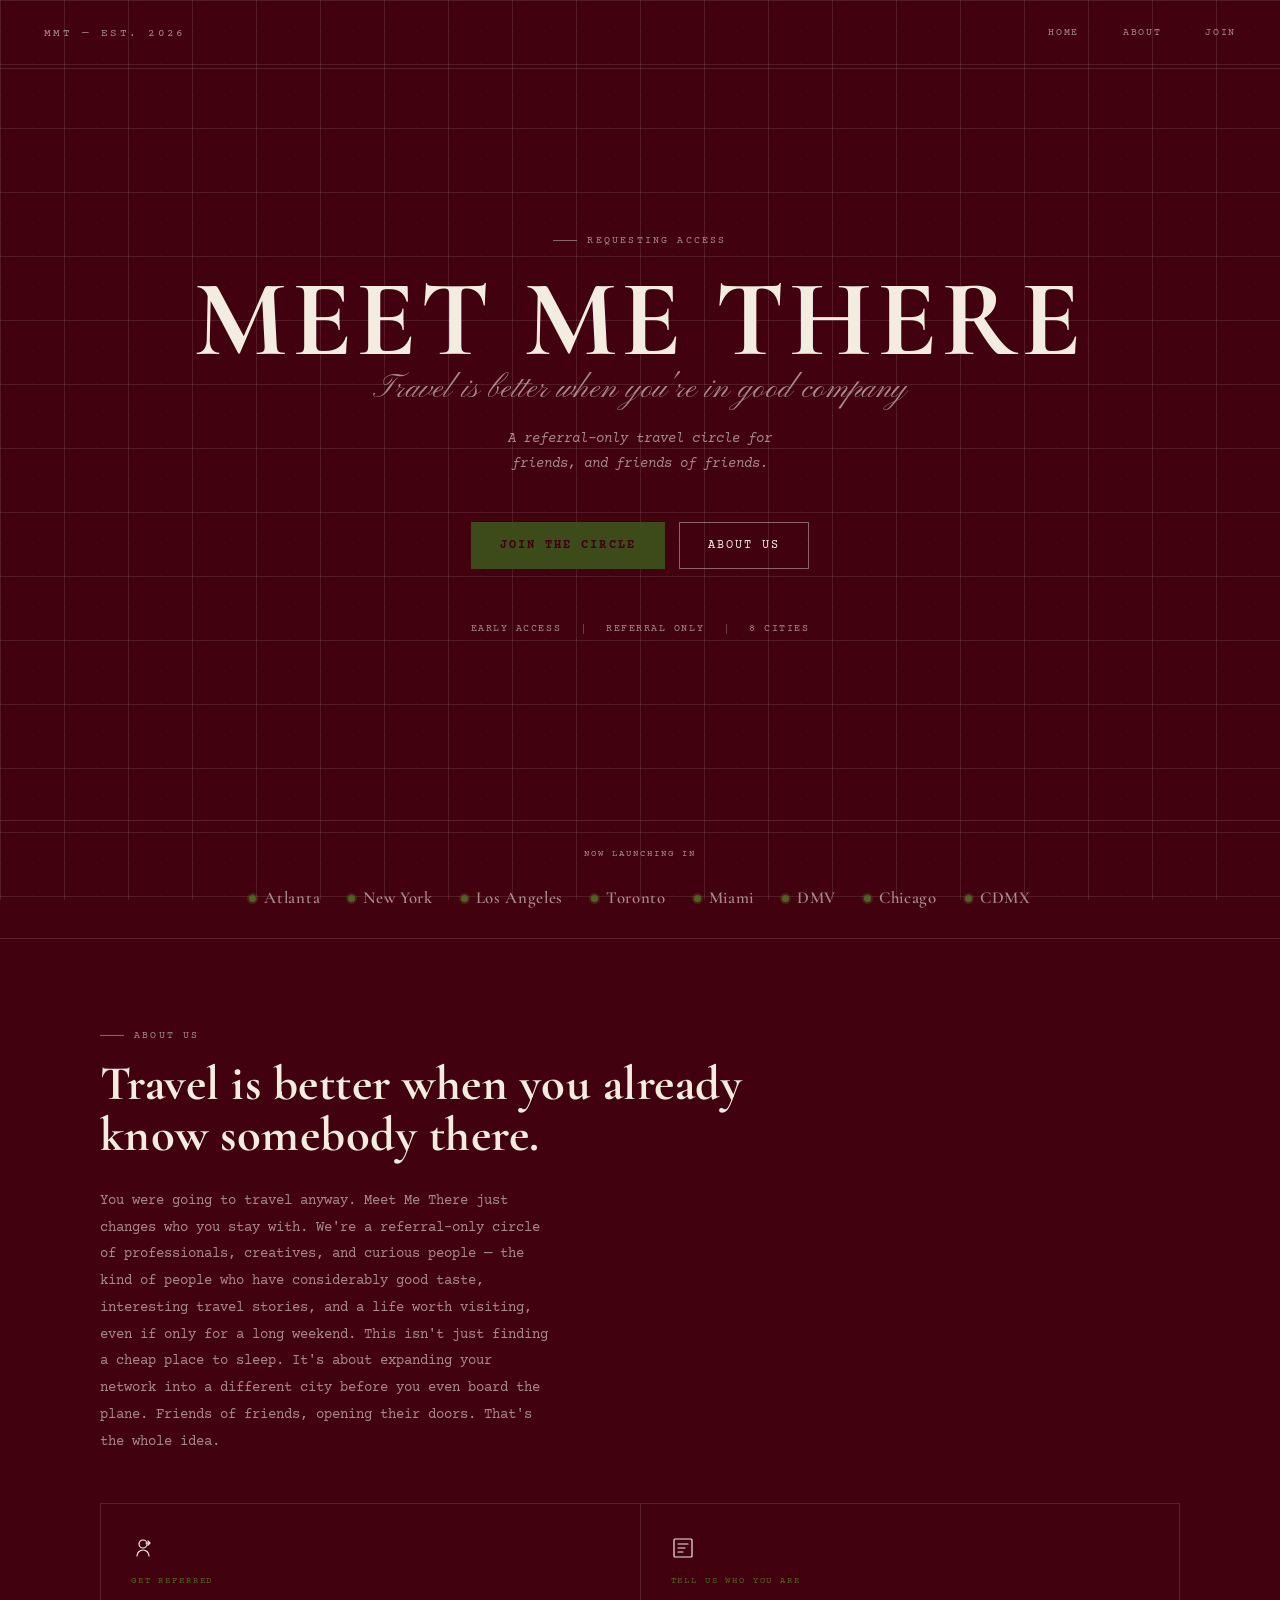
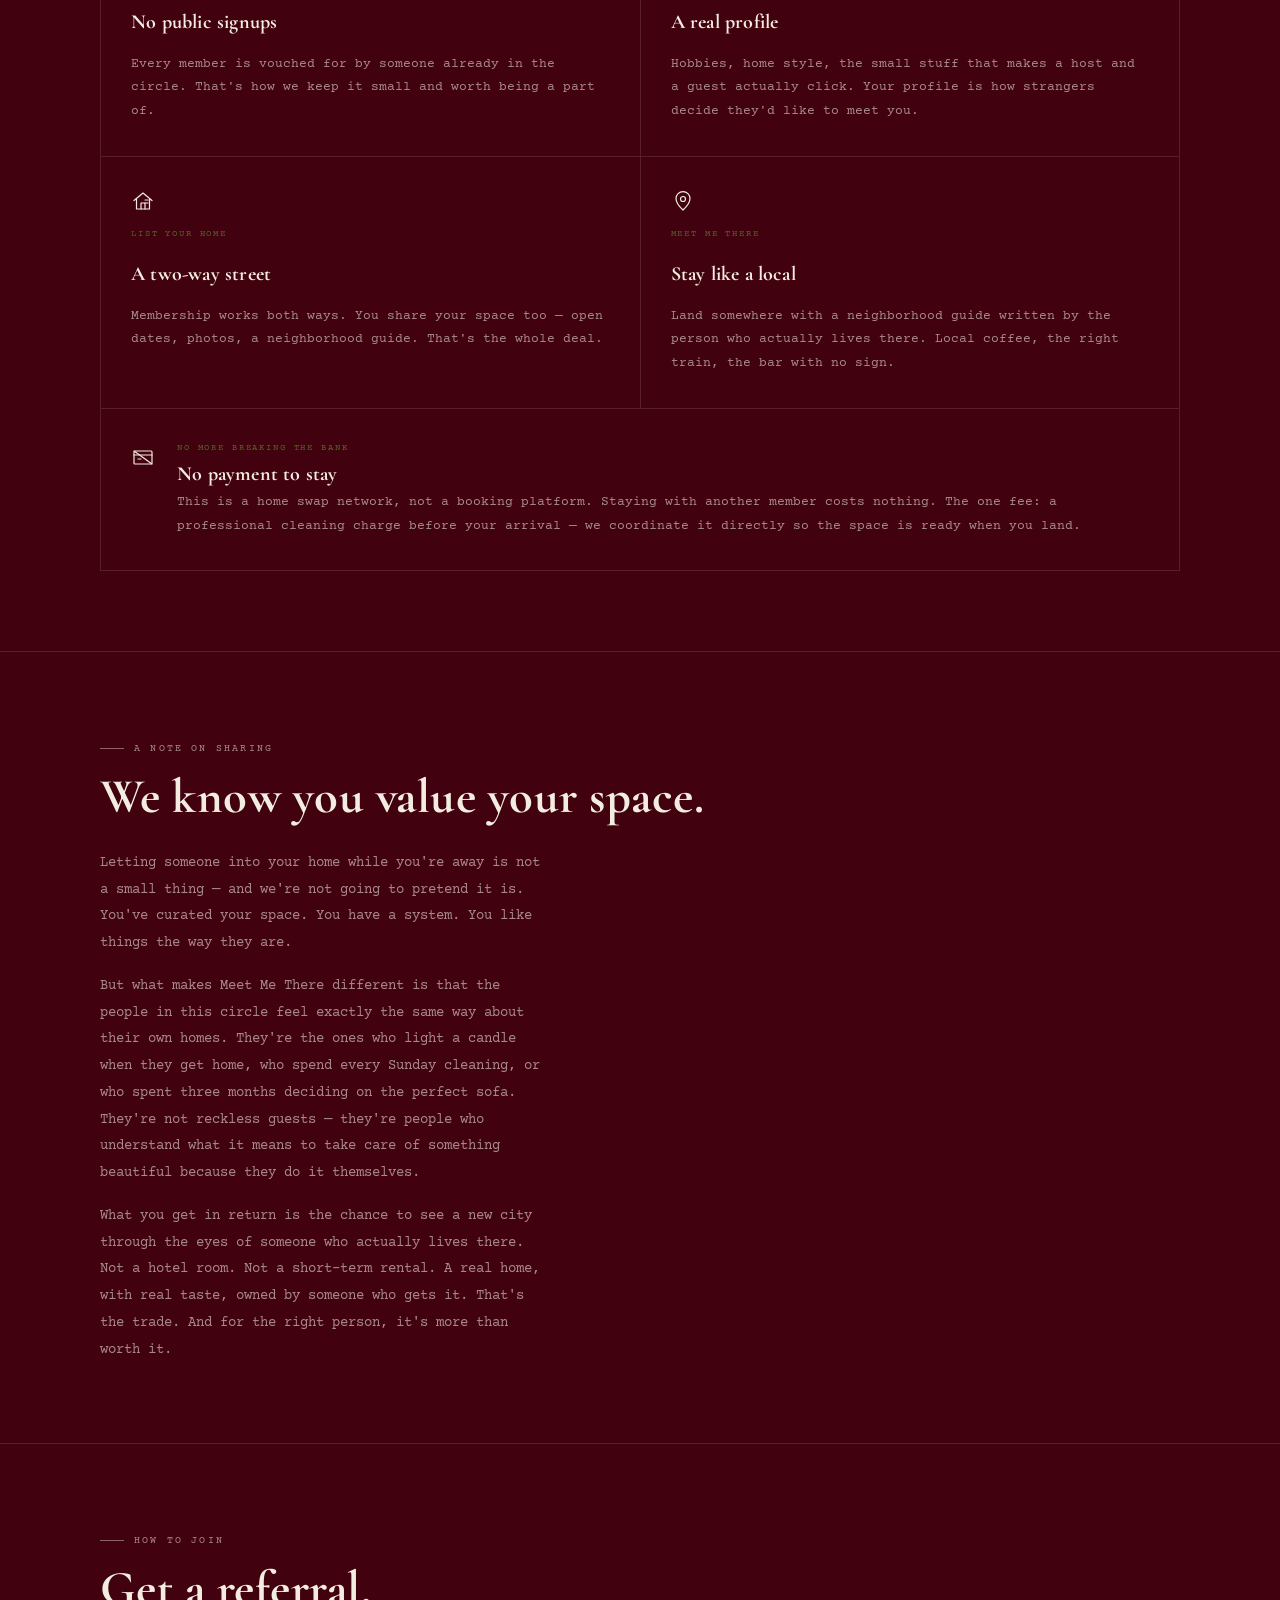
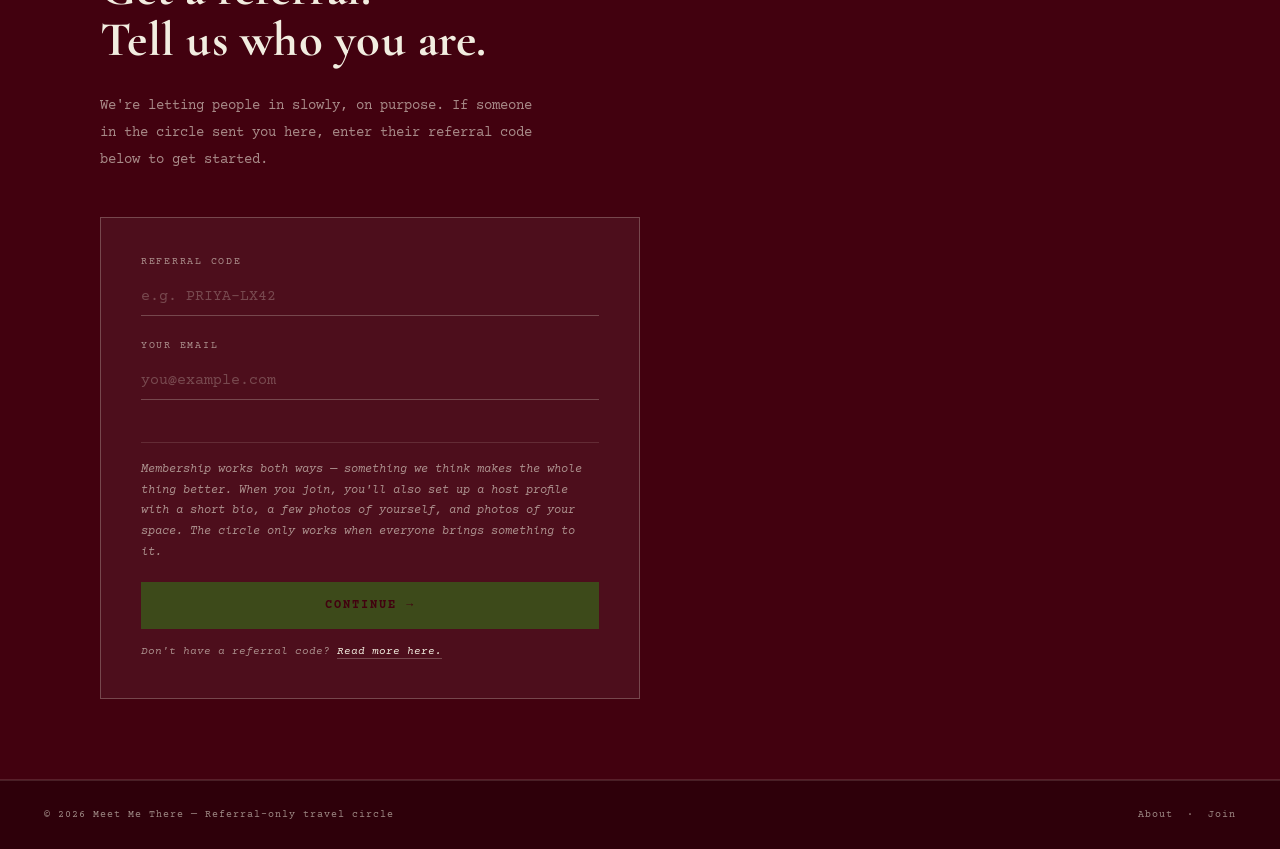
==== commit d2dcb75c: "Add files via upload" ====
--- a/index.html
+++ b/index.html
@@ -27,7 +27,7 @@
 <header class="hero-centered">
   <div class="eyebrow">Requesting access</div>
   <h1 class="brand-name">MEET ME THERE</h1>
-  <span class="script">stay like you know somebody</span>
+  <span class="script">Travel is better when you're in good company</span>
   <p style="font-family:'Courier Prime',monospace;font-size:0.86rem;color:var(--ivory-mid);max-width:40ch;margin-bottom:44px;line-height:1.85;font-style:italic;text-align:center;">
     A referral-only travel circle for friends, and friends of friends.
   </p>
--- a/css/splash.css
+++ b/css/splash.css
@@ -608,3 +608,18 @@
   margin-top: 24px;
   background: var(--ivory-ghost);
 }
+
+/* Validation errors */
+.validation-errors {
+  background: rgba(193,83,46,0.12);
+  border: 1px solid rgba(193,83,46,0.4);
+  padding: 14px 18px;
+  margin-bottom: 20px;
+}
+.validation-errors p {
+  font-family: 'Courier Prime', monospace;
+  font-size: 0.78rem;
+  color: #F2EDE0;
+  line-height: 1.7;
+  opacity: 0.85;
+}
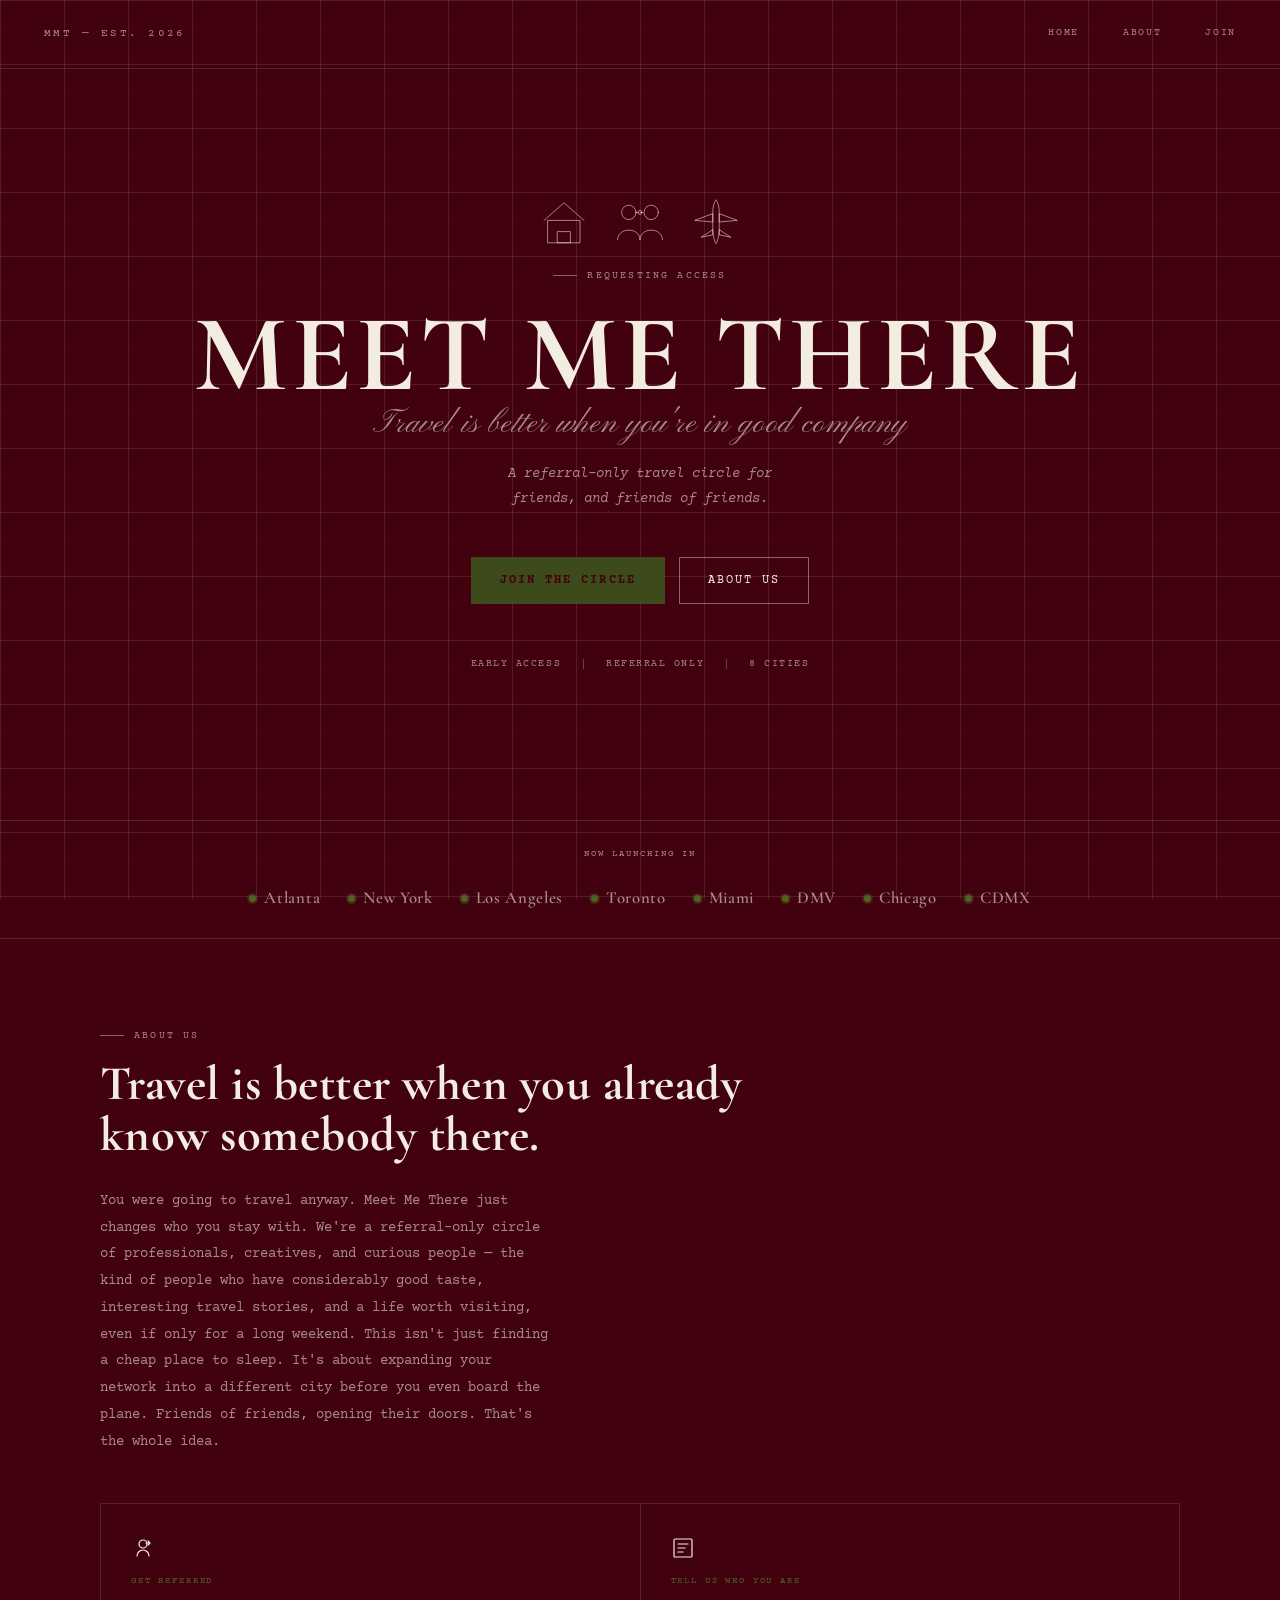
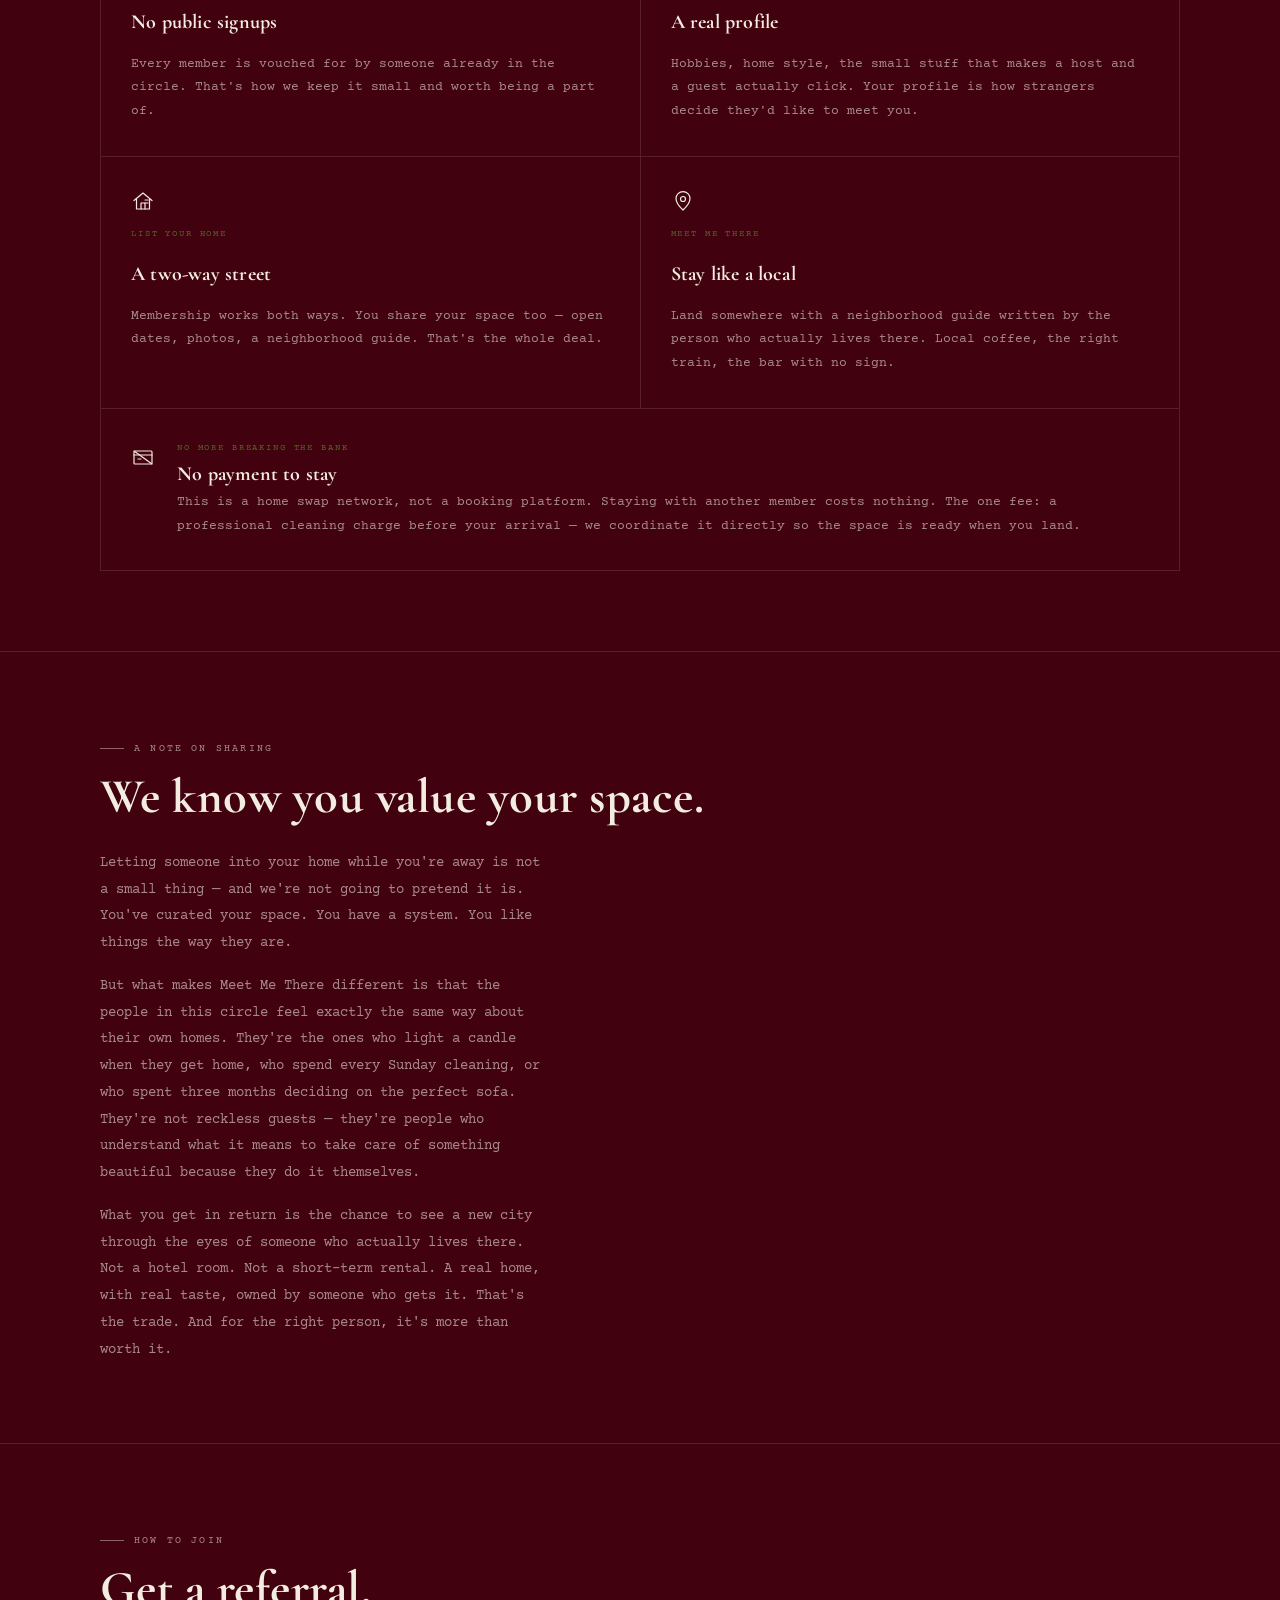
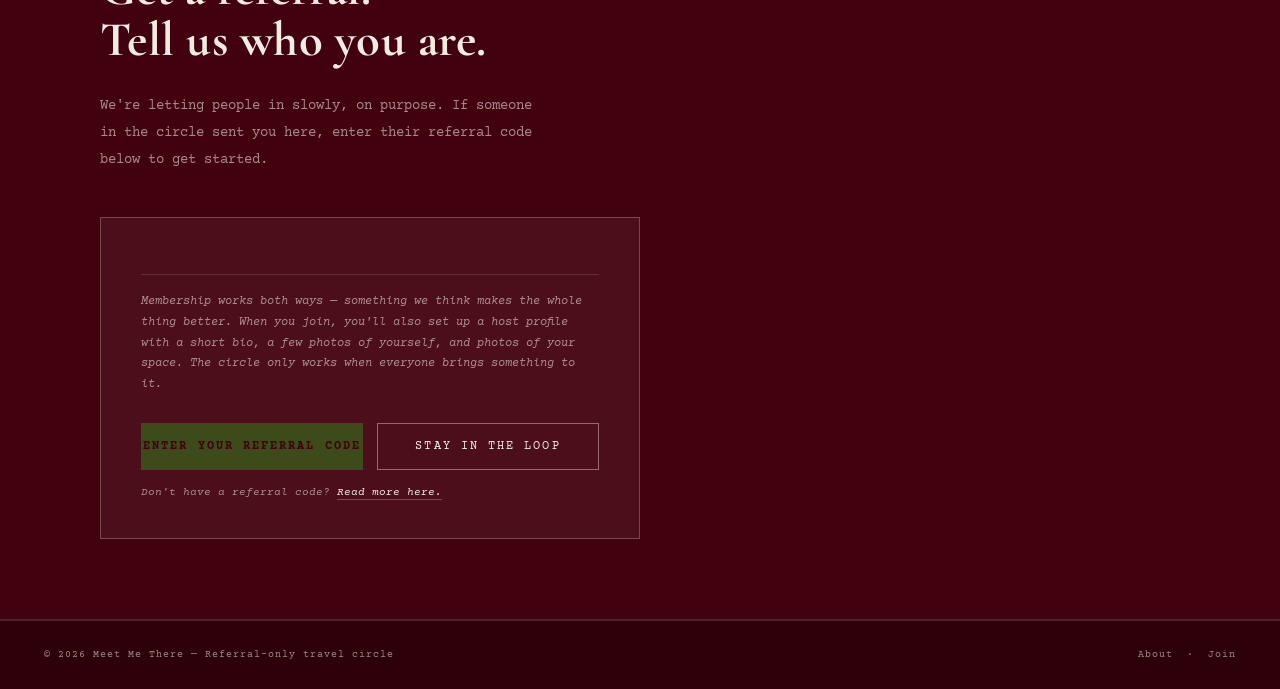
==== commit 63e95cb2: "Add files via upload" ====
--- a/index.html
+++ b/index.html
@@ -25,6 +25,31 @@
 
 <!-- HERO -->
 <header class="hero-centered">
+  <div class="hero-icons">
+    <!-- Home -->
+    <svg viewBox="0 0 60 60" fill="none" stroke="currentColor" stroke-width="1.2" stroke-linecap="round" stroke-linejoin="round">
+      <polyline points="5,28 30,6 55,28"/>
+      <rect x="10" y="28" width="40" height="28"/>
+      <rect x="22" y="42" width="16" height="14"/>
+    </svg>
+    <!-- Connection -->
+    <svg viewBox="0 0 60 60" fill="none" stroke="currentColor" stroke-width="1.2" stroke-linecap="round" stroke-linejoin="round">
+      <circle cx="16" cy="18" r="9"/>
+      <path d="M2,52 C2,36 30,36 30,52"/>
+      <circle cx="44" cy="18" r="9"/>
+      <path d="M30,52 C30,36 58,36 58,52"/>
+      <line x1="25" y1="18" x2="35" y2="18" stroke-dasharray="2.5 2.5"/>
+      <circle cx="30" cy="18" r="2.5"/>
+    </svg>
+    <!-- Travel -->
+    <svg viewBox="0 0 60 60" fill="none" stroke="currentColor" stroke-width="1.2" stroke-linecap="round" stroke-linejoin="round">
+      <path d="M30,3 C32,4 34,10 34,18 L34,40 C34,46 32,54 30,57 C28,54 26,46 26,40 L26,18 C26,10 28,4 30,3 Z"/>
+      <polygon points="26,20 26,30 4,28"/>
+      <polygon points="34,20 34,30 56,28"/>
+      <polygon points="26,40 26,46 12,49"/>
+      <polygon points="34,40 34,46 48,49"/>
+    </svg>
+  </div>
   <div class="eyebrow">Requesting access</div>
   <h1 class="brand-name">MEET ME THERE</h1>
   <span class="script">Travel is better when you're in good company</span>
@@ -150,14 +175,13 @@
     <p class="body-copy">We're letting people in slowly, on purpose. If someone in the circle sent you here, enter their referral code below to get started.</p>
 
     <div class="join-card">
-      <label class="join-label" for="join-code">Referral code</label>
-      <input class="join-input" id="join-code" type="text" placeholder="e.g. PRIYA-LX42">
-      <label class="join-label" for="join-email">Your email</label>
-      <input class="join-input" id="join-email" type="email" placeholder="you@example.com">
       <div class="join-note">
         Membership works both ways — something we think makes the whole thing better. When you join, you'll also set up a host profile with a short bio, a few photos of yourself, and photos of your space. The circle only works when everyone brings something to it.
       </div>
-      <a href="signup.html" class="btn btn-primary" style="margin-top:20px;">Continue →</a>
+      <div class="join-btn-row">
+        <a href="signup.html" class="btn btn-primary">Enter Your Referral Code</a>
+        <a href="subscribe.html" class="btn">Stay In The Loop</a>
+      </div>
       <p class="no-code-line">Don't have a referral code? <a href="no-referral.html">Read more here.</a></p>
     </div>
   </div>
--- a/css/splash.css
+++ b/css/splash.css
@@ -623,3 +623,27 @@
   line-height: 1.7;
   opacity: 0.85;
 }
+
+/* Hero icons */
+.hero-icons {
+  display: flex;
+  align-items: center;
+  justify-content: center;
+  gap: 28px;
+  margin-bottom: 22px;
+}
+.hero-icons svg {
+  width: 48px;
+  height: 48px;
+  color: var(--ivory-mid);
+}
+
+/* Join button row */
+.join-btn-row {
+  display: flex;
+  gap: 14px;
+  margin-top: 20px;
+  margin-bottom: 4px;
+  flex-wrap: wrap;
+}
+.join-btn-row .btn { flex: 1; justify-content: center; text-align: center; min-width: 160px; }
